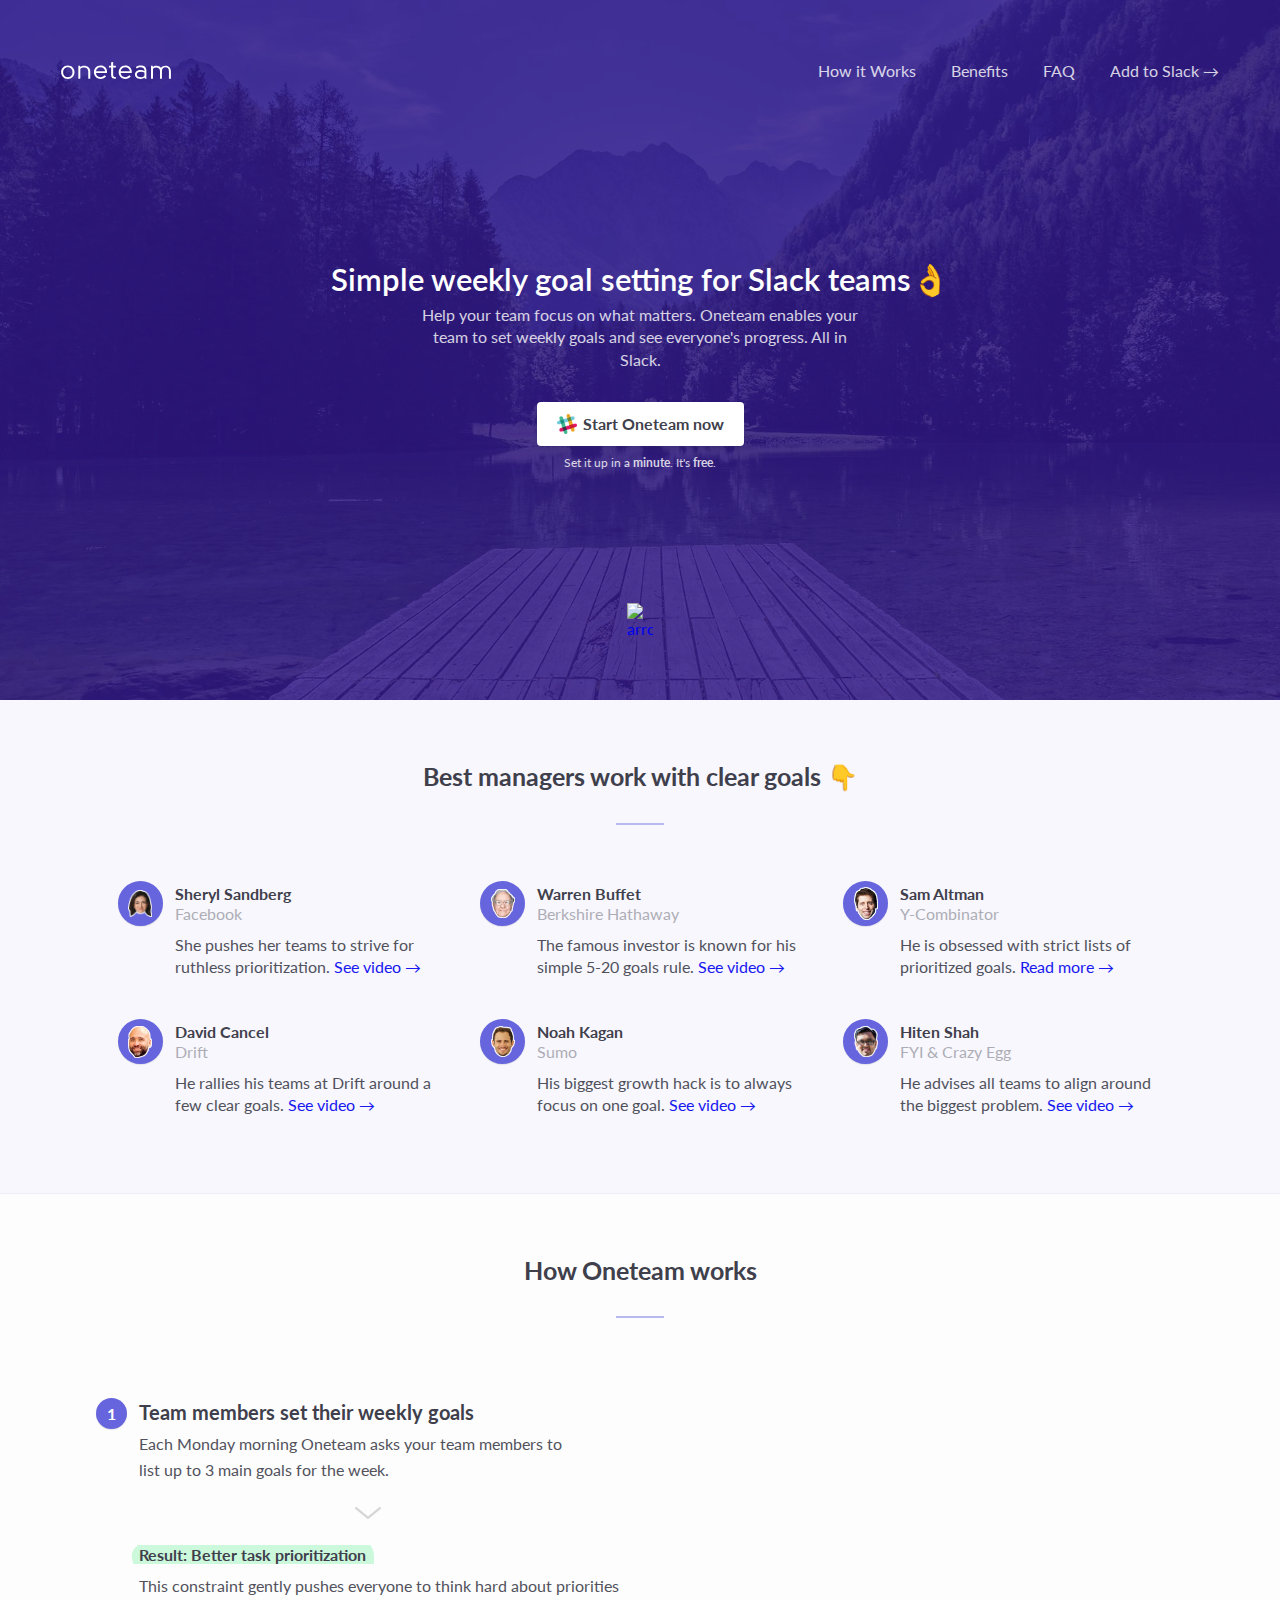
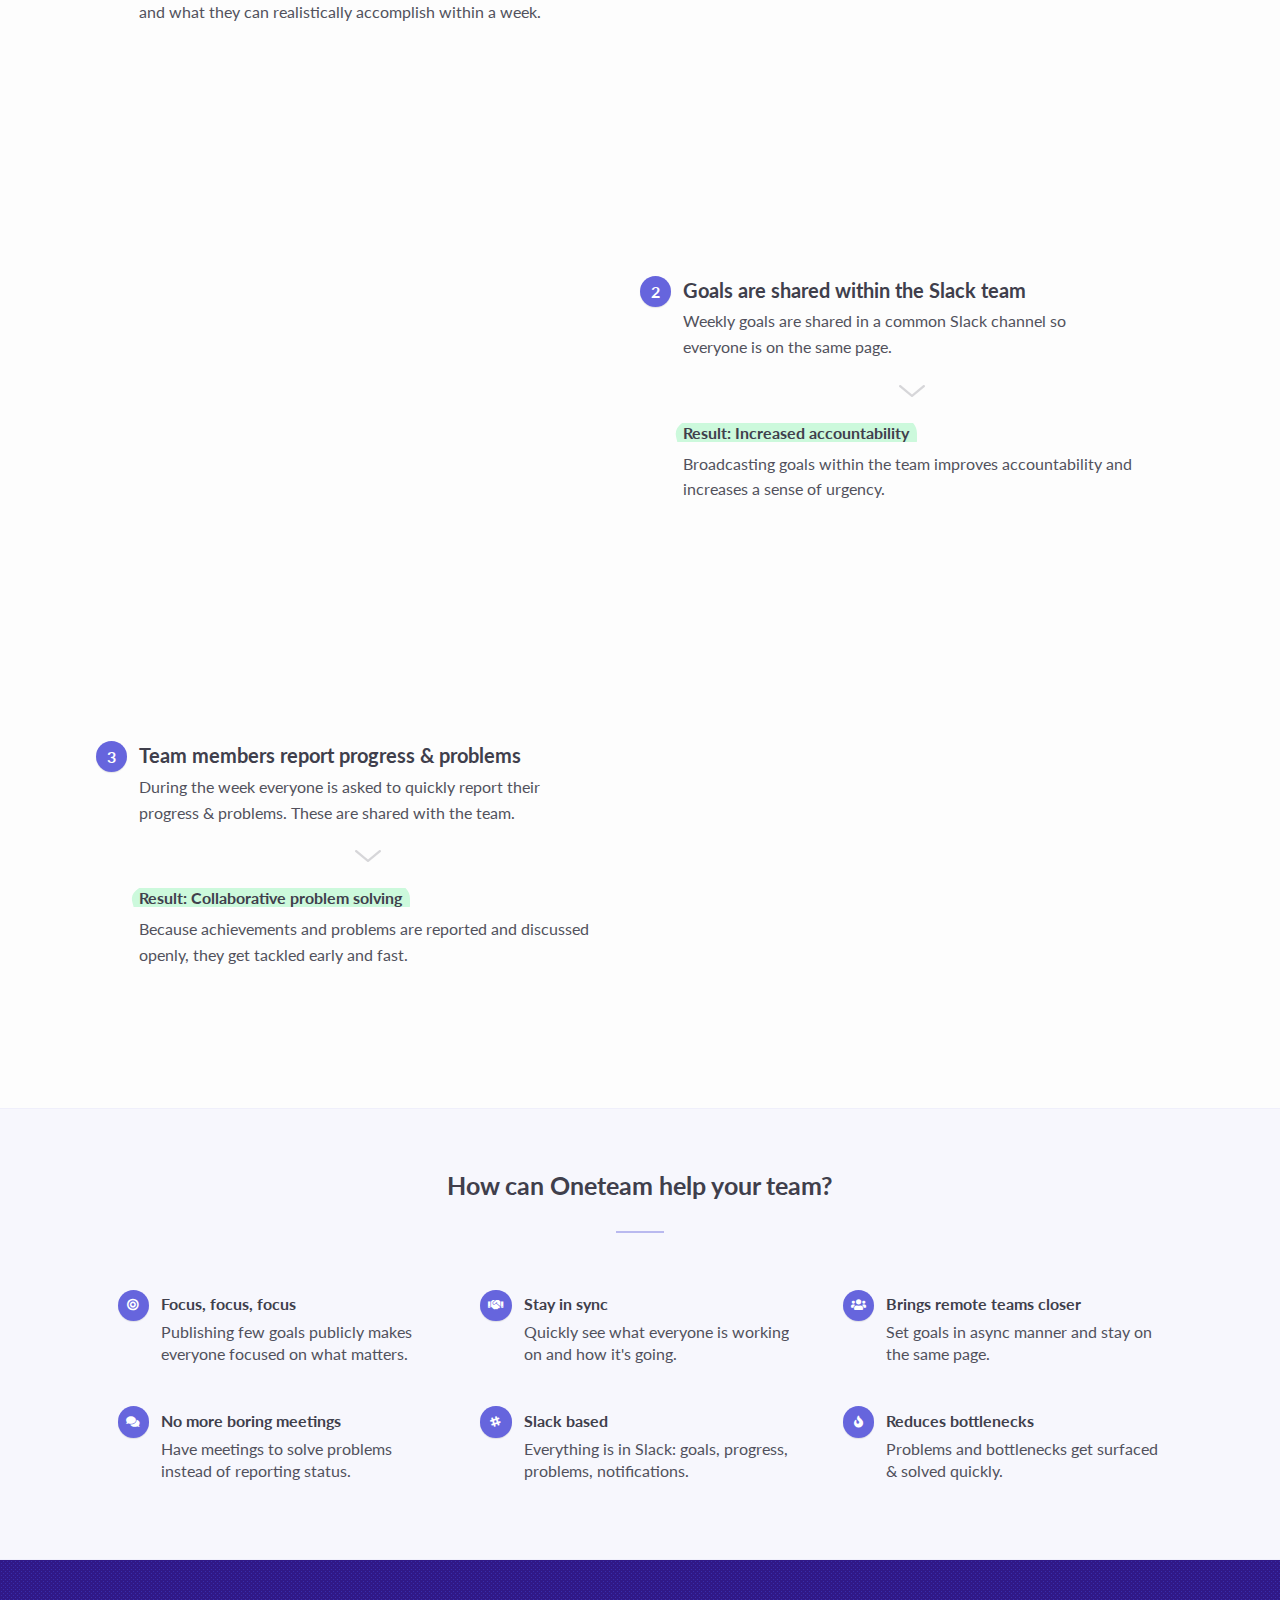
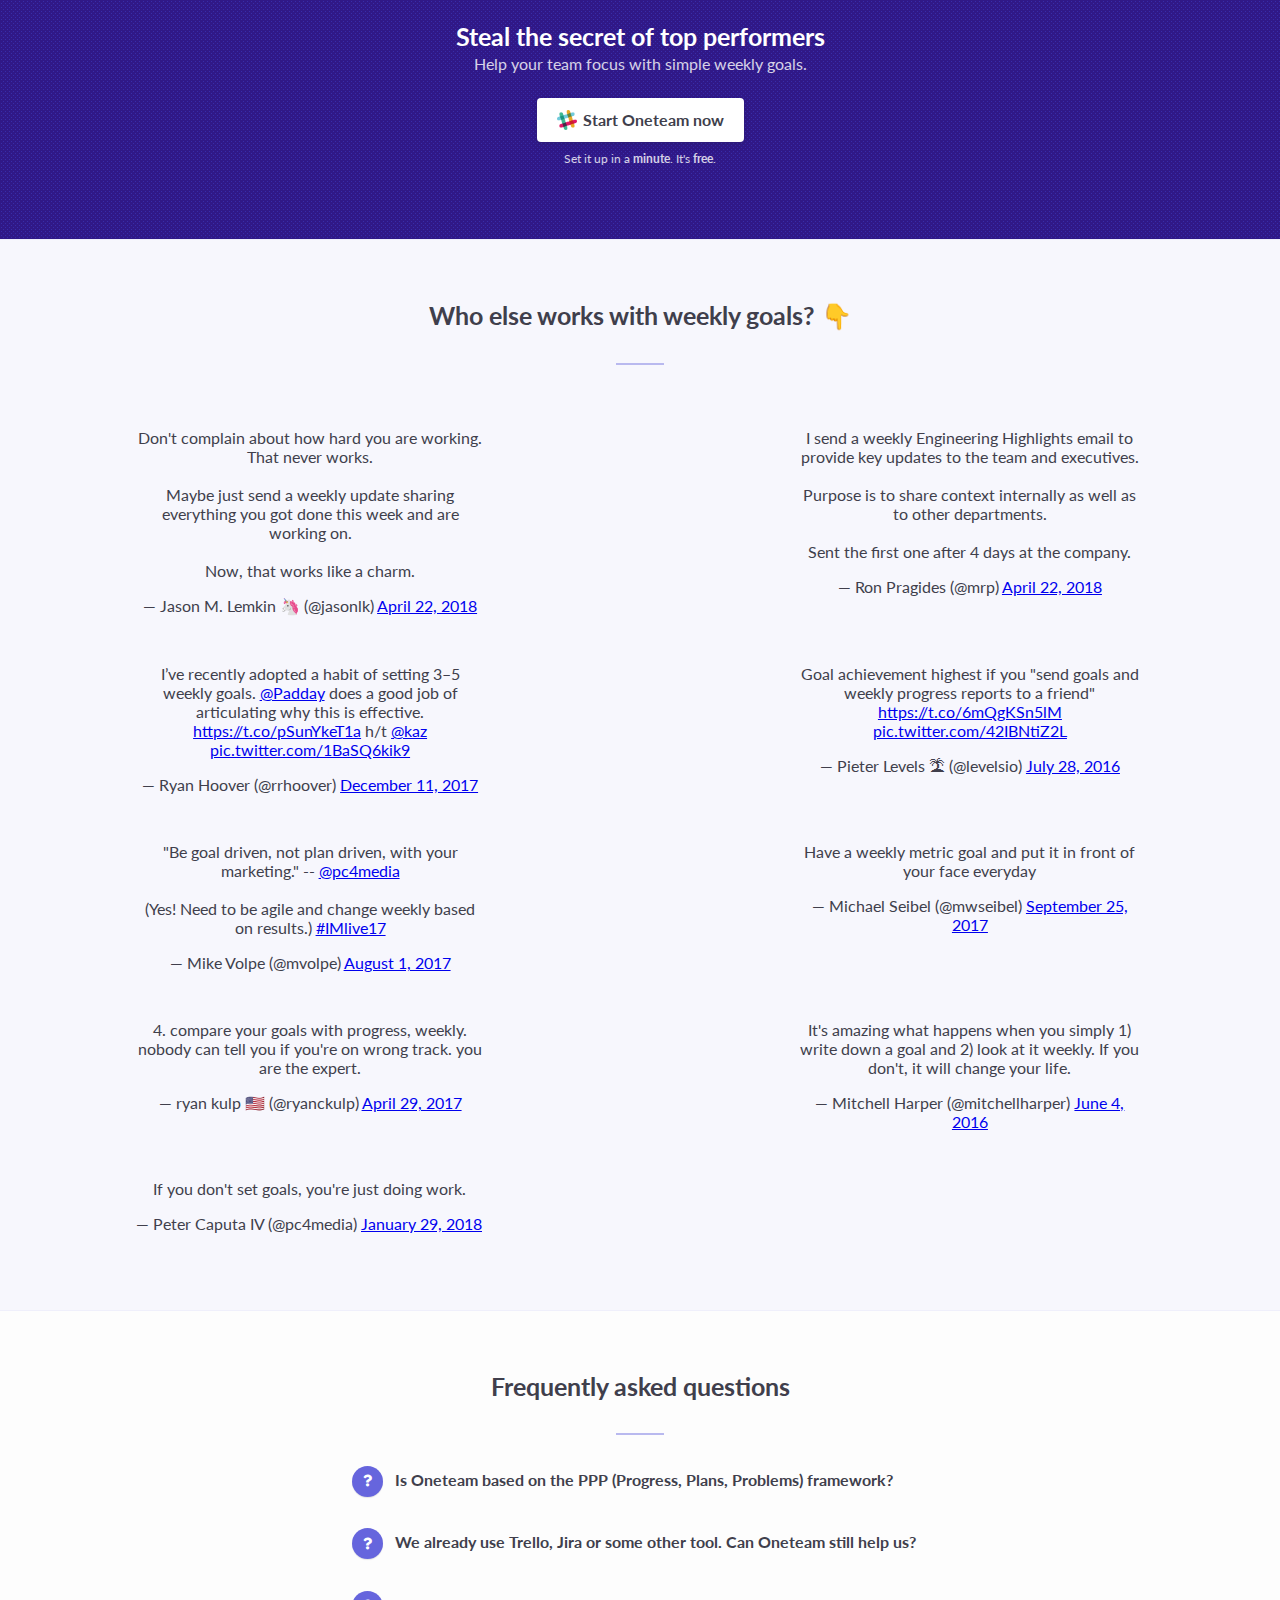
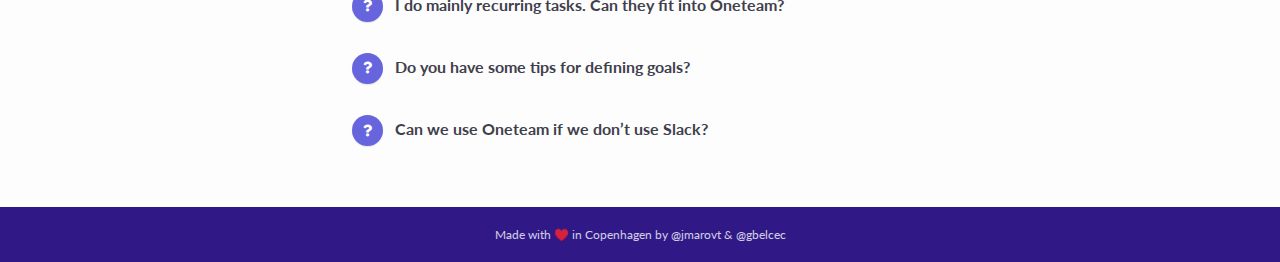
==== index.html @ 49f2ac69 "New PPP article" ====
<!DOCTYPE html>
<html>
  <head>
    <meta charset="utf-8">
    
    <title>Set weekly goals and PPPs in Slack</title>
    <meta property="og:title" content="Easiest way to set weekly goals in Slack" />
    <meta name="description"
          content="Set weekly goals, share progress and solve problems &amp;#9989; All within Slack. Avoid boring status meetings!">
    <meta property="og:description" content="Set weekly goals, share progress and solve problems ✅ All within Slack. Avoid boring status meetings!" />
    <meta property="og:image" content="https://oneteamhq.com/images/oneteam-og-image.png" />
    <link rel="stylesheet"
          href="./styles/style.css"/>
    <meta property="og:type" content="website">
    <meta name="twitter:card" content="summary_large_image">
    <link rel="canonical" href="https://oneteamhq.com" />

    <link href="https://fonts.googleapis.com/css?family=Lato:400,700" rel="stylesheet">
    <link href="https://use.fontawesome.com/releases/v5.0.8/css/all.css" rel="stylesheet">
    <link rel="stylesheet" href="styles/animate.css">

    <meta name="viewport"
          content="width=device-width, initial-scale=1.0, maximum-scale=1.0, user-scalable=0">

    <meta name="google-site-verification" content="WtUW8bm82ETRn-1PK1kGexYPT7u2-sH6-ypaEls1XgI" />

    <link rel="icon" type="image/png" sizes="32x32" href="/favicon-32x32.png">
    <link rel="icon" type="image/png" sizes="96x96" href="/favicon-96x96.png">
    <link rel="icon" type="image/png" sizes="16x16" href="/favicon-16x16.png">
    
    <!-- Start of Async Drift Code -->
    <script>
      !function() {
        var t;
        if (t = window.driftt = window.drift = window.driftt || [], !t.init) return t.invoked ? void (window.console && console.error && console.error("Drift snippet included twice.")) : (t.invoked = !0, 
        t.methods = [ "identify", "config", "track", "reset", "debug", "show", "ping", "page", "hide", "off", "on" ], 
        t.factory = function(e) {
          return function() {
            var n;
            return n = Array.prototype.slice.call(arguments), n.unshift(e), t.push(n), t;
          };
        }, t.methods.forEach(function(e) {
          t[e] = t.factory(e);
        }), t.load = function(t) {
          var e, n, o, i;
          e = 3e5, i = Math.ceil(new Date() / e) * e, o = document.createElement("script"), 
          o.type = "text/javascript", o.async = !0, o.crossorigin = "anonymous", o.src = "https://js.driftt.com/include/" + i + "/" + t + ".js", 
          n = document.getElementsByTagName("script")[0], n.parentNode.insertBefore(o, n);
        });
      }();
      drift.SNIPPET_VERSION = '0.3.1';
      drift.load('ta6xpdzcevuv');
    </script>
    <!-- End of Async Drift Code -->
    <script>
      (function() {
        /* Add this class to any elements you want to use to open Drift.
          *
          * Examples:
          * - <a class="drift-open-chat">Questions? We're here to help!</a>
          * - <button class="drift-open-chat">Chat now!</button>
          *
          * You can have any additional classes on those elements that you
          * would ilke.
          */
        var DRIFT_CHAT_SELECTOR = '.drift-open-chat'
        /* http://youmightnotneedjquery.com/#ready */
        function ready(fn) {
          if (document.readyState != 'loading') {
            fn();
          } else if (document.addEventListener) {
            document.addEventListener('DOMContentLoaded', fn);
          } else {
            document.attachEvent('onreadystatechange', function() {
              if (document.readyState != 'loading')
                fn();
            });
          }
        }
        /* http://youmightnotneedjquery.com/#each */
        function forEachElement(selector, fn) {
          var elements = document.querySelectorAll(selector);
          for (var i = 0; i < elements.length; i++)
            fn(elements[i], i);
        }
        function openSidebar(driftApi, event) {
          event.preventDefault();
          driftApi.sidebar.open();
          return false;
        }
        ready(function() {
          drift.on('ready', function(api) {
            var handleClick = openSidebar.bind(this, api)
            forEachElement(DRIFT_CHAT_SELECTOR, function(el) {
              el.addEventListener('click', handleClick);
            });
          });
        });
      })();
    </script>
    
  </head>
  <body>
      <section id="hero">
          <div class="hero-cover">
            <header>
              <div class="nav">
                <img src="images/oneteam_logo_3.svg"
                    class="logo">
                <ul class="menu">
                  <li><a class="smooth-scroll" href="#how-it-works">How it Works</a></li>
                  <li><a class="smooth-scroll" href="#reasons-to-love">Benefits</a></li>
                  <li><a class="smooth-scroll" href="#faq">FAQ</a></li>
                  <li><a class="drift-open-chat" onClick="gtag('event','click',{'event_category':'signup','event_label':'nav-top'});">Add to Slack →</a></li>
                </ul>
              </div>
            </header>
            <div class="hero-main">
              <div class="hero-left">
                <div class="hero-text">
                  <h1>Simple weekly goal setting for Slack teams<span class="emoji">👌</span></h1>
                    <!-- <h1>Share goals & progress with your Slack team <span class="emoji">👌</span></h1> -->
                  <!-- <h1>Tired of status meetings and random tasks? <span class="emoji">&#x1F634;</span></h1> -->
                  <!-- <h2>So are we. Oneteam helps everyone on your team focus on 3 weekly <strong>goals</strong>, while openly sharing progress & problems. All in Slack. 
                  </h2> -->
                  <!-- <h2>So are we. That's why Oneteam helps you share weekly Goals, Progress and Problems within your Slack team.</h2> -->
                  <!-- <h2>Oneteam makes it easy and fast for your team to share weekly <strong>Goals</strong>, <strong>Progress</strong> and <strong>Problems</strong>. -->
                    <h2>Help your team focus on what matters. Oneteam enables your team to set weekly goals and see everyone's progress. All in Slack.</h2>
                  <div class="cta">
                      <a class="signup-cta" href="/alpha" onClick="gtag('event','click',{'event_category':'signup','event_label':'hero'});"><img src="images/Slack_Mark_Web.png"><strong>Start Oneteam now</strong></a>
                    <p>Set it up in a <strong>minute</strong>. It's <strong>free</strong>.</p>
                  </div>
                </div>
              </div>
            </div>
            <a href="#why-goals" class="scroll-down smooth-scroll">
              <img alt="arrow" data-hash="#why-goals" class="chevron scroll-down smooth-scroll" src="https://d12ur07klrawbl.cloudfront.net/assets/img/openvid/arrow-white-266d4fcfa171b6535e20dfdb5ff112de.svg">
            </a>
          </div>
        </section>
    <section id="why-goals" class="benefits body-section blue">
      <h2>Best managers work with clear goals <span class="emoji">👇</span></h2>
      <hr>
      <div class="mini-benefits">
      <div class="benefit">
          <div class="icon-section avatar">
            <div class="circle avatar sheryl-sandberg">
              
            </div>  
          </div>
          <div>
            <h4 class="avatar">Sheryl Sandberg<span>Facebook</span></h4>
            <p class="avatar">She pushes her teams to strive for ruthless prioritization. <a href="https://www.youtube.com/watch?v=r2japGzKATg" target="_blank">See video →</a></p>
          </div>
        </div>
        <div class="benefit">
          <div class="icon-section avatar">
            <div class="circle avatar warren-buffet">
              
            </div>  
          </div>
          <div>
            <h4 class="avatar">Warren Buffet<span>Berkshire Hathaway</span></h4>
            <p class="avatar">The famous investor is known for his simple 5-20 goals rule. <a href="https://www.youtube.com/watch?v=yS4rYDUVJ_Y&feature=youtu.be&t=38s" target="_blank">See video →</a></p>
          </div>
        </div>
        <div class="benefit">
          <div class="icon-section avatar">
            <div class="circle avatar sam-altman">
              
            </div>  
          </div>
          <div>
            <h4 class="avatar">Sam Altman<span>Y-Combinator</span></h4>
            <p class="avatar">He is obsessed with strict lists of prioritized goals. <a href="http://blog.samaltman.com/productivity" target="_blank">Read more →</a></p>
          </div>
        </div>
        <div class="benefit hidden-md">
          <div class="icon-section avatar">
            <div class="circle avatar david-cancel">
              
            </div>  
          </div>
          <div>
            <h4 class="avatar">David Cancel<span>Drift</span></h4>
            <p class="avatar">He rallies his teams at Drift around a few clear goals. <a href="https://www.youtube.com/watch?v=40BqDfXM6zE&feature=youtu.be&t=7m11s" target="_blank">See video →</a></p>
          </div>
        </div>
        <div class="benefit hidden-md">
          <div class="icon-section avatar">
            <div class="circle avatar noah-kagan">
              
            </div>  
          </div>
          <div>
            <h4 class="avatar">Noah Kagan<span>Sumo</span></h4>
            <p class="avatar">His biggest growth hack is to always focus on one goal. <a href="https://youtu.be/3P1glyHRecQ?t=3m46s" target="_blank">See video →</a></p>
          </div>
        </div>
        <div class="benefit hidden-md">
            <div class="icon-section avatar">
              <div class="circle avatar hiten-shah">
                
              </div>  
            </div>
            <div>
              <h4 class="avatar">Hiten Shah<span>FYI & Crazy Egg</span></h4>
              <p class="avatar">He advises all teams to align around the biggest problem. <a href="https://www.youtube.com/watch?v=jeqYc8a822I&feature=youtu.be&t=4m41s" target="_blank">See video →</a></p>
            </div>
          </div>
      </div>
      
    </section>
    <section id="how-it-works" class="body-section">
      <h2>How Oneteam works
      </h2>
      
      <hr>
      <div class="three-steps">

          <div class="step" id="step-set-goals">
            <div class="step-text">
              <div class="feature">
                <div class="icon-section">
                  <div class="circle text">
                    1
                  </div>  
                </div>
                <div class="text-section">
                  <h3>Team members set their weekly goals</h3>
                  <p>Each Monday morning Oneteam asks your team members to list up to 3 main goals for the week.</p>
                </div>
              </div>
              <img alt="arrow" class="chevron hidden-md" src="./images/arrow_down_dark.svg">
              <div class="feature benefit">
                <div class="text-section hidden-md">
                  <h4>Result: Better task prioritization</h4>
                  <p>This constraint gently pushes everyone to think hard about priorities and what they can realistically accomplish within a week.</p>
                </div>
              </div>
            </div>
            <div class="step-visual wow fadeIn" data-wow-duration="1s" data-wow-delay="0.2s">
              <img src="./images/features/oneteam_testing_cropped.gif" class="feature-image set-goals wow">
            </div>
          </div>
          
          <div class="step" id="step-publish-goals">
            <div class="step-visual hidden-md wow fadeIn" data-wow-duration="1s" data-wow-delay="0.2s">
                <img src="./images/features/feature-publish-goals.gif" class="feature-image publish-goals wow">
            </div>
            <div class="step-text">
              <div class="feature">
                <div class="icon-section">
                  <div class="circle text">
                    2
                  </div>  
                </div>
                <div class="text-section">
                  <h3>Goals are shared within the Slack team</h3>
                  <p>Weekly goals are shared in a common Slack channel so everyone is on the same page.</p>
                </div>
              </div>
              <img alt="arrow" class="chevron hidden-md" src="./images/arrow_down_dark.svg">
              <div class="feature benefit hidden-md">
                <div class="text-section">
                  <h4>Result: Increased accountability</h4>
                  <p>Broadcasting goals within the team improves accountability and increases a sense of urgency.</p>
                </div>
              </div>
            </div>
            <div class="step-visual hidden-lg wow fadeIn" data-wow-duration="1s" data-wow-delay="0.2s">
                <img src="./images/features/feature-publish-goals.gif" class="feature-image publish-goals">
            </div>
          </div>

          <div class="step" id="step-report">
            <div class="step-text">
              <div class="feature">
                <div class="icon-section">
                    <div class="circle text">
                      3
                    </div>  
                  </div>
                  <div class="text-section">
                    <h3>Team members report progress & problems</h3>
                    <p>During the week everyone is asked to quickly report their progress & problems. These are shared with the team.</p>
                </div>
              </div>
              <img alt="arrow" class="chevron hidden-md" src="./images/arrow_down_dark.svg">
              <div class="feature benefit hidden-md">
                <div class="text-section">
                  <h4>Result: Collaborative problem solving</h4>
                  <p>Because achievements and problems are reported and discussed openly, they get tackled early and fast.</p>
                </div>
              </div>
            </div>
            <div class="step-visual wow fadeIn" data-wow-duration="1s" data-wow-delay="0.2s">
              <img src="./images/features/feature-publish-report.gif" class="feature-image report">
            </div>
          </div>

        </div>
    </section>
  <section id="reasons-to-love" class="benefits body-section blue">
    <h2>How can Oneteam help your team?</h2>
    <hr>
    <div class="mini-benefits">
      <div class="benefit">
        <div class="icon-section">
          <div class="circle">
            <i class="fas fa-bullseye"></i>
          </div>
        </div>
        <div>
          <h4>Focus, focus, focus</h4>
          <p>Publishing few goals publicly makes everyone focused on what matters.</p>
        </div>
      </div>
      <div class="benefit">
        <div class="icon-section">
          <div class="circle">
            <i class="fas fa-handshake"></i>
          </div>
        </div>
        <div>
          <h4>Stay in sync</h4>
          <p>Quickly see what everyone is working on and how it's going.</p>
        </div>
      </div>
      <div class="benefit">
        <div class="icon-section">
          <div class="circle">
            <i class="fas fa-users"></i>
          </div>
        </div>
        <div>
          <h4>Brings remote teams closer</h4>
          <p>Set goals in async manner and stay on the same page.</p>
        </div>
      </div>
      <div class="benefit">
        <div class="icon-section">
          <div class="circle">
            <i class="fas fa-comments"></i>
          </div>
        </div>
        <div>
          <h4>No more boring meetings</h4>
          <p>Have meetings to solve problems instead of reporting status.</p>
        </div>
      </div>
      <div class="benefit">
        <div class="icon-section">
          <div class="circle">
            <i class="fab fa-slack-hash"></i>
          </div>
        </div>
        <div>
          <h4>Slack based</h4>
          <p>Everything is in Slack: goals, progress, problems, notifications.</p>
        </div>
      </div>
      <div class="benefit">
        <div class="icon-section">
          <div class="circle">
            <i class="fas fa-fire"></i>
          </div>
        </div>
        <div>
          <h4>Reduces bottlenecks</h4>
          <p>Problems and bottlenecks get surfaced & solved quickly.</p>
        </div>
      </div>
      
    </div>
  </section>
    <section id="bottom-cta" class="body-section">
      <h2>Steal the secret of top performers</h2>
      <h3>Help your team focus with simple weekly goals.</h3>
      <div class="cta">
        <a class="signup-cta" href="/alpha" onClick="gtag('event','click',{'event_category':'signup','event_label':'cta-bottom'});"><img src="./images/Slack_Mark_Web.png"><strong>Start Oneteam now</strong></a>
      <p>Set it up in a <strong>minute</strong>. It's <strong>free</strong>.</p>
    </div>
    </section>
    
    <section id="social-proof-2" class="body-section blue">
      <h2>Who else works with weekly goals? 👇</h2>
      <hr>
      <div class="tweets">
        <blockquote class="twitter-tweet" data-lang="en">
          <p lang="en" dir="ltr">Don&#39;t complain about how hard you are working. That never works.
            <br>
            <br>Maybe just send a weekly update sharing everything you got done this week and are working on.
            <br>
            <br>Now, that works like a charm.</p>&mdash; Jason M. Lemkin 🦄 (@jasonlk)
          <a href="https://twitter.com/jasonlk/status/988078190282264577?ref_src=twsrc%5Etfw">April 22, 2018</a>
        </blockquote>
        <script async src="https://platform.twitter.com/widgets.js" charset="utf-8"></script>
        <blockquote class="twitter-tweet" data-conversation="none" data-lang="en">
          <p lang="en" dir="ltr">I send a weekly Engineering Highlights email to provide key updates to the team and executives.
            <br>
            <br>Purpose is to share context internally as well as to other departments.
            <br>
            <br>Sent the first one after 4 days at the company.</p>&mdash; Ron Pragides (@mrp)
          <a href="https://twitter.com/mrp/status/988103619999404034?ref_src=twsrc%5Etfw">April 22, 2018</a>
        </blockquote>
        <script async src="https://platform.twitter.com/widgets.js" charset="utf-8"></script>
        <blockquote class="twitter-tweet" data-cards="hidden" data-lang="en">
          <p lang="en" dir="ltr">I’ve recently adopted a habit of setting 3–5 weekly goals.
            <a href="https://twitter.com/Padday?ref_src=twsrc%5Etfw">@Padday</a> does a good job of articulating why this is effective.
            <a href="https://t.co/pSunYkeT1a">https://t.co/pSunYkeT1a</a> h/t
            <a href="https://twitter.com/kaz?ref_src=twsrc%5Etfw">@kaz</a>
            <a href="https://t.co/1BaSQ6kik9">pic.twitter.com/1BaSQ6kik9</a>
          </p>&mdash; Ryan Hoover (@rrhoover)
          <a href="https://twitter.com/rrhoover/status/940052506461093888?ref_src=twsrc%5Etfw">December 11, 2017</a>
        </blockquote>
        <script async src="https://platform.twitter.com/widgets.js" charset="utf-8"></script>
        <blockquote class="twitter-tweet" data-cards="hidden" data-lang="en">
          <p lang="en" dir="ltr">Goal achievement highest if you &quot;send goals and weekly progress reports to a friend&quot;
            <a href="https://t.co/6mQgKSn5lM">https://t.co/6mQgKSn5lM</a>
            <a href="https://t.co/42IBNtiZ2L">pic.twitter.com/42IBNtiZ2L</a>
          </p>&mdash; Pieter Levels 🏝 (@levelsio)
          <a href="https://twitter.com/levelsio/status/758759944644591617?ref_src=twsrc%5Etfw">July 28, 2016</a>
        </blockquote>
        <script async src="https://platform.twitter.com/widgets.js" charset="utf-8"></script>
        <blockquote class="twitter-tweet" data-lang="en">
          <p lang="en" dir="ltr">&quot;Be goal driven, not plan driven, with your marketing.&quot; --
            <a href="https://twitter.com/pc4media?ref_src=twsrc%5Etfw">@pc4media</a>
            <br>
            <br>(Yes! Need to be agile and change weekly based on results.)
            <a href="https://twitter.com/hashtag/IMlive17?src=hash&amp;ref_src=twsrc%5Etfw">#IMlive17</a>
          </p>&mdash; Mike Volpe (@mvolpe)
          <a href="https://twitter.com/mvolpe/status/892410092221550592?ref_src=twsrc%5Etfw">August 1, 2017</a>
        </blockquote>
        <script async src="https://platform.twitter.com/widgets.js" charset="utf-8"></script>
    
        <blockquote class="twitter-tweet" data-conversation="none" data-lang="en">
          <p lang="en" dir="ltr">Have a weekly metric goal and put it in front of your face everyday</p>&mdash; Michael Seibel (@mwseibel)
          <a href="https://twitter.com/mwseibel/status/912357668966289409?ref_src=twsrc%5Etfw">September 25, 2017</a>
        </blockquote>
        <script async src="https://platform.twitter.com/widgets.js" charset="utf-8"></script>
        <blockquote class="twitter-tweet" data-lang="en">
          <p lang="en" dir="ltr">4. compare your goals with progress, weekly. nobody can tell you if you&#39;re on wrong track. you are the expert.</p>&mdash;
          ryan kulp 🇺🇸 (@ryanckulp)
          <a href="https://twitter.com/ryanckulp/status/858391485313634304?ref_src=twsrc%5Etfw">April 29, 2017</a>
        </blockquote>
        <script async src="https://platform.twitter.com/widgets.js" charset="utf-8"></script>
        <blockquote class="twitter-tweet" data-lang="en">
          <p lang="en" dir="ltr">It&#39;s amazing what happens when you simply 1) write down a goal and 2) look at it weekly. If you don&#39;t, it will
            change your life.</p>&mdash; Mitchell Harper (@mitchellharper)
          <a href="https://twitter.com/mitchellharper/status/739210369336377345?ref_src=twsrc%5Etfw">June 4, 2016</a>
        </blockquote>
        <script async src="https://platform.twitter.com/widgets.js" charset="utf-8"></script>
    
        <blockquote class="twitter-tweet" data-lang="en">
          <p lang="en" dir="ltr">If you don&#39;t set goals, you&#39;re just doing work.</p>&mdash; Peter Caputa IV (@pc4media)
          <a href="https://twitter.com/pc4media/status/958066680835592192?ref_src=twsrc%5Etfw">January 29, 2018</a>
        </blockquote>
        <script async src="https://platform.twitter.com/widgets.js" charset="utf-8"></script>
      </div>
    </section>
    <section id="faq" class="body-section">
      <h2>Frequently asked questions</h2>
      <hr>
      <div class="faq-item">
        <div class="icon-section">
          <div class="circle">
            <i class="fas fa-question"></i>
          </div>
        </div>
        <div class="text-section">
          <h4 class="collapsible">Is Oneteam based on the PPP (Progress, Plans, Problems) framework?</h4>
          <div class="collapsible-content">
            <p>Yes! The PPP framework has been popularized by some of the world's best companies (Facebook, Skype). You can read more about it <a href="/progress-plans-problems/">here</a>.</p> 
            <p>With Oneteam we took some of the ingredients that made PPP great, built it natively in Slack and tweaked a few things to make it even more effective.</p>
          </div>
        </div>
      </div>
      <div class="faq-item">
        <div class="icon-section">
          <div class="circle">
            <i class="fas fa-question"></i>
          </div>
        </div>
        <div class="text-section">
          <h4 class="collapsible">We already use Trello, Jira or some other tool. Can Oneteam still help us?</h4>
          <div class="collapsible-content">
            <p>Great question. Oneteam is not a task management tool and also not a replacement for any of these tools.
            </p>
            <p>The main purpose of Oneteam is to help everyone think about a few high level things that they want to get done during a week.
            And then communicate them out to the whole team. These goals usually then translate into one or more tickets in a task management
            tool. Or even just land on a paper as a long to-do list. Whatever makes you most productive and focused on achieving these
            goals.</p>
          </div>
        </div>
      </div>
      <div class="faq-item">
        <div class="icon-section">
          <div class="circle">
            <i class="fas fa-question"></i>
          </div>
        </div>
        <div class="text-section">
          <h4 class="collapsible">I do mainly recurring tasks. Can they fit into Oneteam?</h4>
          <div class="collapsible-content">
            <p>Ongoing tasks can fit into Oneteam if you rephrase them into actionable goals.</p><p>For example: let’s say you’re a recruiter. While you obviously do a lot of screening and interviews, that’s not a very useful and measurable goal. Instead, you could set yourself goals like <i>"Send 3 job offers"</i> or <i>"Get 2 candidates to the last stage of our interviewing process"</i>.</p>
          </div>
        </div>
      </div>
      <div class="faq-item">
        <div class="icon-section">
          <div class="circle">
            <i class="fas fa-question"></i>
          </div>
        </div>
        <div class="text-section">
          <h4 class="collapsible">Do you have some tips for defining goals?</h4>
          <div class="collapsible-content">
            <p>A question we found helpful when setting goals is: <i>“Coming this Friday - what would I be proud to have done this week?”</i></p>
            <p>That’s why we encourage simple, achievable and measurable goals.</p>
            <p><strong>Simple</strong>: goals that everyone on your team can understand. By making your goals understandable, you make sure that people can follow the progress and help you solve potential problems.</p>
            <p><strong>Achievable</strong>: goals that you are realistically capable of accomplishing in a week. We are all prone to set over-ambitious goals. But when you consistently overpromise and underdeliver, the team loses faith in your estimation capabilities.</p>
            <p><strong>Measurable</strong>: focus on making each goal as measurable as possible. For example: in case you need to deliver some kind of document, you could phrase the goal as <i>“Finish the document and send it to Laura”</i>. This would be much more measurable than plain <i>“Work on the document”</i>.</p>
          </div>
        </div>
      </div>
      <div class="faq-item">
        <div class="icon-section">
          <div class="circle">
            <i class="fas fa-question"></i>
          </div>
        </div>
        <div class="text-section">
          <h4 class="collapsible">Can we use Oneteam if we don’t use Slack?</h4>
          <div class="collapsible-content">
            <p>Unfortunately not. We are currently fully commited to build Oneteam only on the Slack platform.</p>
          </div>
        </div>
      </div>
    </section>
    <footer>
        <p>Made with ♥️ in Copenhagen by <a href="https://twitter.com/jmarovt" target="_blank">@jmarovt</a> & <a href="https://twitter.com/gbelcec" target="_blank">@gbelcec</a></p>
    </footer>
    <!-- Global site tag (gtag.js) - Google Analytics -->
    <script async src="https://www.googletagmanager.com/gtag/js?id=UA-119254906-1"></script>
    <script>
      window.dataLayer = window.dataLayer || [];
      function gtag() { dataLayer.push(arguments); }
      gtag('js', new Date());

      gtag('config', 'UA-119254906-1');
    </script>
    <!-- END Google Analytics -->

    <!-- START emoji-win-kill -->
    <script>
      var ua = navigator.userAgent.toLowerCase();
      var isWin7 = ua.indexOf('windows nt 6.1') > 0;

      if (isWin7) {
        var emojis = document.getElementsByClassName('emoji');
        console.log(emojis.length);
        for (var i = 0; i < emojis.length; ++i) {
          var item = emojis[i];
          
          item.style.cssText = "display:none";
        }
      }  
    </script>
    <!-- END emoji-win-kill -->

    <!-- START smooth-scroll -->
    <script type="text/javascript">
      var targetOffset, currentPosition,
      body = document.body,
      buttons = document.getElementsByClassName('smooth-scroll'),
      animateTime = 900;
      
      function getPageScroll() {
        var yScroll;

        if (window.pageYOffset) {
          yScroll = window.pageYOffset;
        } else if (document.documentElement && document.documentElement.scrollTop) {
          yScroll = document.documentElement.scrollTop;
        } else if (document.body) {
          yScroll = document.body.scrollTop;
        }
        return yScroll;
      }
      
      for(var i = 0; i < buttons.length; i++){
        buttons[i].addEventListener('click', function (event) {

        if (event.target.hash){
          targetOffset = document.getElementById(event.target.hash.substr(1)).offsetTop;
        }
        else if (event.target.dataset.hash) {
          targetOffset = document.getElementById(event.target.dataset.hash.substr(1)).offsetTop;
        }
        
        currentPosition = getPageScroll();

        body.classList.add('in-transition');
        body.style.WebkitTransform = "translate(0, -" + (targetOffset - currentPosition) + "px)";
        body.style.MozTransform = "translate(0, -" + (targetOffset - currentPosition) + "px)";
        body.style.transform = "translate(0, -" + (targetOffset - currentPosition) + "px)";

        window.setTimeout(function () {
          body.classList.remove('in-transition');
          body.style.cssText = "";
          window.scrollTo(0, targetOffset);
        }, animateTime);

        event.preventDefault();

        }, false);
      }
      
    </script>
    <!-- END smooth-scroll -->

    <!-- START wow.js -->
    <script src="js/wow.min.js"></script>
    <script>
      var wow = new WOW({
        offset: "250"
      });
      wow.init();
    </script>
    <!-- END wow.js -->

    <!-- START collapsible -->
    <script>
      var coll = document.getElementsByClassName("collapsible");
      var i;
  
      for (i = 0; i < coll.length; i++) {
        coll[i].addEventListener("click", function () {
          this.classList.toggle("active");
          var content = this.nextElementSibling;
          if (content.style.maxHeight) {
            content.style.maxHeight = null;
          } else {
            content.style.maxHeight = content.scrollHeight + "px";
          }
        });
      }
    </script>
    <!-- END collapsible -->

  </body>
</html>
---- styles/style.css ----
html,
body {
  margin: 0;
  color: #403f4c;
  font-family: 'Lato', Helvetica, Arial, sans-serif;
  font-size: 16px;
  -webkit-font-smoothing: antialiased;
  -moz-osx-font-smoothing: grayscale;
  text-rendering: optimizeLegibility;
  font-weight: 400;
  background-color: #fdfdfd;
}
html.in-transition,
body.in-transition {
  transition: transform 900ms ease;
}
h1,
h2,
h3,
h4,
h5 {
  margin: 0;
}
h1 {
  font-size: 1.95rem;
  font-weight: 600;
}
h2 {
  font-size: 1.56rem;
}
h3 {
  font-size: 1.25rem;
}
h4 {
  font-size: 1rem;
  margin-top: .2rem;
  line-height: 1.4;
}
h4.avatar {
  margin: 2px 0 0.75rem 0;
}
h4.avatar span {
  font-weight: normal;
  opacity: 0.4;
  display: block;
  line-height: 1;
}
h5 {
  font-size: 1rem;
  color: rgba(64, 63, 76, 0.6);
  letter-spacing: 0.04rem;
  line-height: 1.4;
}
hr {
  width: 3.05rem;
  border: 0;
  border-top: 2px solid #b9b9ef;
  margin: 1.95rem auto 1.95rem auto;
}
.body-section {
  padding: 3.8rem 0 3.8rem 0;
  background-color: #fdfdfd;
  text-align: center;
}
.body-section + .body-section {
  border-top: 1px solid #e6e6e6;
}
.body-section.white {
  background-color: white;
}
.body-section.blue {
  border-color: #efeffb !important;
  background-color: #f7f7fd !important;
}
.body-section.blue + .body-section {
  border-color: #efeffb !important;
}
.drift-open-chat {
  cursor: pointer;
}
.hidden-lg {
  display: none !important;
}
.signup-cta {
  margin-top: 1.95rem;
  background-color: white;
  border-radius: 4px;
  padding: 0.75rem 1.25rem;
  text-decoration: none;
  color: #403f4c;
  display: inline-block;
  box-shadow: 0 4px 6px rgba(50, 50, 93, 0.15), 0 1px 3px rgba(0, 0, 0, 0.1);
  transition: all .15s ease;
  cursor: pointer;
}
.signup-cta:hover {
  transform: translateY(-1px);
  box-shadow: 0 7px 14px rgba(50, 50, 93, 0.12), 0 3px 6px rgba(0, 0, 0, 0.1);
  background-color: #f0f0f0;
}
.signup-cta img {
  height: 20px;
  margin-right: 6px;
  vertical-align: top;
}
.signup-cta.blue {
  background-color: #6665DD;
  color: white;
}
.cta p {
  margin-top: 0.563rem;
  font-size: 0.75rem;
  opacity: 0.8;
  text-align: center;
}
.faq-item {
  width: 45%;
  max-width: 620px;
  text-align: left;
  margin: 1.95rem auto 0 auto;
  display: flex;
}
.faq-item h3 {
  line-height: 1.35;
}
.faq-item p {
  display: block;
  margin: 0.75rem auto;
  text-align: left;
  line-height: 1.5;
}
.faq-item .number {
  font-weight: 600;
  line-height: 1;
}
.status-feedback .sub-explanation {
  opacity: 0.5;
  margin-top: -0.8rem;
}
#hero {
  text-align: center;
  color: white;
  background-color: #301887;
  background-image: url("../images/cover-image-nature.jpg");
  background-size: cover;
  height: 91vh;
  max-height: 700px;
  display: flex;
}
#hero .hero-cover {
  background-color: rgba(48, 24, 135, 0.85);
  padding: 3.8rem;
  width: 100%;
  position: relative;
}
#hero .nav {
  margin: 0 auto;
  display: flex;
  justify-content: space-between;
  align-items: center;
}
#hero .nav .logo {
  width: 110px;
  text-align: left;
}
#hero .nav .menu {
  margin: 0;
}
#hero .nav .menu li {
  display: inline-block;
  font-size: 1rem;
}
#hero .nav .menu li a {
  color: white;
  opacity: 0.8;
  text-decoration: none;
}
#hero .nav .menu li a:hover {
  opacity: 1;
  text-decoration: underline;
}
#hero .nav .menu li + li {
  margin-left: 1.95rem;
}
#hero.thin {
  padding: 2% 4% 4% 4%;
  background-image: none;
  height: auto;
}
#hero .status-feedback {
  margin-top: 4%;
}
#hero .hero-main {
  margin: 20vh 0 3.8rem 0;
}
#hero .hero-main .hero-left {
  margin: 0 auto;
  text-align: center;
  max-width: 700px;
  display: flex;
  align-items: center;
  flex-basis: 0;
  flex-grow: 1;
}
#hero .hero-main .hero-left .cta {
  display: inline-block;
}
#hero .hero-main ul {
  list-style: none;
  text-align: left;
  opacity: 0.8;
}
#hero .hero-main .hero-right {
  flex-basis: 0;
  flex-grow: 1;
}
#hero .hero-main h2 {
  font-size: 1rem;
  line-height: 1.4;
  font-weight: 400;
  width: 65%;
  opacity: 0.8;
  margin: 5px auto 0 auto;
}
#hero .hero-main h2 a {
  color: white;
  text-decoration: none;
}
#hero .hero-main h2 a:hover {
  text-decoration: underline;
}
#hero .chevron {
  display: block;
  width: 26px;
  margin-left: -13px;
  -webkit-animation-name: bob, bob;
  animation-name: bob, bob;
  -webkit-animation-duration: .375s, 1.425s;
  animation-duration: .375s, 1.425s;
  -webkit-animation-timing-function: ease-out, ease-in-out;
  animation-timing-function: ease-out, ease-in-out;
  -webkit-animation-delay: 0s, .225s;
  animation-delay: 0s, .225s;
  -webkit-animation-iteration-count: 1, infinite;
  animation-iteration-count: 1, infinite;
  -webkit-animation-direction: normal, alternate;
  animation-direction: normal, alternate;
  animation-fill-mode: forwards;
  -webkit-animation-fill-mode: forwards;
}
#hero .scroll-down {
  position: absolute;
  bottom: 1.95rem;
}
#hero.alpha {
  height: auto;
  background-image: none;
  background: linear-gradient(#301887, #15b951);
}
#hero.alpha .hero-cover {
  padding: 3%;
}
#hero.alpha .hero-main {
  margin-top: 50px;
  margin-bottom: 30px;
}
#hero.alpha .hero-main ul {
  margin-top: 20px;
  margin-left: -20px;
}
.icon-section {
  margin-right: 0.75rem;
}
.icon-section.avatar h4 {
  margin-top: 1rem;
}
.icon-section.center {
  margin: 0 auto;
}
.icon-section .circle {
  display: flex;
  justify-content: center;
  align-items: center;
  width: 1.95rem;
  height: 1.95rem;
  font-size: 0.75rem;
  font-weight: bold;
  background-color: #6665DD;
  color: white;
  border-radius: 50%;
  box-shadow: 0 1px 1px rgba(0, 0, 0, 0.1);
}
.icon-section .circle.green {
  background-color: #1be566;
  opacity: 0.7;
}
.icon-section .circle.avatar {
  width: calc(2.4375rem);
  height: calc(2.4375rem);
}
.icon-section .circle.text {
  font-size: 1rem;
}
.icon-section .avatar {
  width: 1.95rem;
  height: 1.95rem;
  background-size: 1.5rem;
  background-repeat: no-repeat;
  background-color: #6665DD;
  border: 3px solid #6665DD;
  background-position: center;
}
.icon-section .warren-buffet {
  background-image: url('../images/testimonials/warren-buffet.png');
}
.icon-section .david-cancel {
  background-image: url('../images/testimonials/david-cancel.png');
}
.icon-section .sam-altman {
  background-image: url('../images/testimonials/sam-altman.png');
}
.icon-section .noah-kagan {
  background-image: url('../images/testimonials/noah-kagan.png');
}
.icon-section .hiten-shah {
  background-image: url('../images/testimonials/hiten-shah.png');
}
.icon-section .sheryl-sandberg {
  background-image: url('../images/testimonials/sheryl-sandberg.png');
}
.icon-section .paul-adams {
  background-image: url('../images/testimonials/paul-adams.png');
}
.text-section h3 {
  margin-top: 2px;
}
.text-section h3 .less-important {
  font-weight: 400;
}
.text-section p {
  line-height: 1.5;
}
.benefits .mini-benefits {
  width: 85%;
  max-width: 1200px;
  margin: 0 auto;
  margin-top: 1.56rem;
  display: flex;
  flex-wrap: wrap;
}
.benefits .mini-benefits .benefit {
  display: flex;
  width: calc(29.33333333%);
  margin-top: 1.56rem;
  text-align: left;
  padding: 0 2%;
}
.benefits .mini-benefits .benefit p {
  margin-top: 2%;
  opacity: 0.9;
  line-height: 1.4;
}
.benefits .mini-benefits .benefit p.avatar a {
  text-decoration: none;
}
.benefits .mini-benefits .benefit p.avatar a:hover {
  text-decoration: underline;
}
.benefits.alpha h3 {
  opacity: 0.8;
  font-size: 1rem;
  font-weight: normal;
  margin-top: 3px;
}
.benefits.alpha .benefit {
  display: block;
  text-align: center;
}
.benefits.alpha .benefit .icon-section {
  margin: 0 auto;
  font-weight: bold;
  margin-bottom: 15px;
  width: auto;
  height: auto;
}
.benefits.alpha .benefit .icon-section .circle {
  font-size: 1rem;
  background-color: #3c3bd4;
  border-color: #3c3bd4;
  margin: 0 auto;
}
#how-it-works .three-steps {
  text-align: left;
  margin: 0 auto;
  margin-top: 3.05rem;
}
#how-it-works .three-steps .step {
  display: flex;
  justify-content: space-between;
  width: 85%;
  max-width: 1200px;
  margin: 0 auto;
}
#how-it-works .three-steps .step .step-text {
  flex-basis: 0;
  flex-grow: 1;
}
#how-it-works .three-steps .step .step-visual {
  flex-basis: 0;
  flex-grow: 1;
  display: flex;
  align-items: center;
}
#how-it-works .three-steps .step .step-visual .feature-image {
  box-shadow: 0 1px 2px rgba(0, 0, 0, 0.2);
  padding: 1rem;
  background-color: white;
  border-radius: 3px;
  margin: 0 auto;
}
#how-it-works .three-steps .step .step-visual .feature-image.set-goals {
  width: 300px;
}
#how-it-works .three-steps .step .step-visual .feature-image.publish-goals {
  width: 300px;
}
#how-it-works .three-steps .step .step-visual .feature-image.report {
  width: 300px;
}
#how-it-works .three-steps .step .feature {
  display: flex;
  width: 90%;
  margin-top: 1.95rem;
}
#how-it-works .three-steps .step .feature.benefit {
  width: 89%;
  margin-top: 1rem;
  margin-left: calc(2.7rem);
}
#how-it-works .three-steps .step .feature.benefit h4 {
  background: url('../images/smudge.svg') center center no-repeat;
  background-size: 100% 3.05rem;
  padding-left: 0.5rem;
  padding-right: 0.5rem;
  margin-left: -0.5rem;
  margin-right: -0.5rem;
  display: inline;
}
#how-it-works .three-steps .step .feature p {
  margin-top: 0.423rem;
  margin-bottom: 0;
  opacity: 0.9;
  line-height: 1.6;
}
#how-it-works .three-steps .step .chevron {
  display: block;
  flex: 0 0 100%;
  width: 26px;
  margin: 1.56rem auto;
  opacity: 0.2;
}
#how-it-works .step + .step {
  margin-top: 10%;
}
#social-proof-2 .tweets {
  display: flex;
  flex-wrap: wrap;
  justify-content: space-between;
  width: 85%;
  max-width: 1200px;
  margin: 0 auto;
}
#social-proof-2 .tweets .twitter-tweet {
  max-width: calc(32%) !important;
}
#bottom-cta {
  padding: 4.76rem inherit;
  margin: 0 auto;
  text-align: center;
  color: white;
  background-color: #301887;
  background-image: url("data:image/svg+xml,%3Csvg xmlns='http://www.w3.org/2000/svg' width='4' height='4' viewBox='0 0 4 4'%3E%3Cpath fill='%234a5cf9' fill-opacity='0.3' d='M1 3h1v1H1V3zm2-2h1v1H3V1z'%3E%3C/path%3E%3C/svg%3E");
}
#bottom-cta .signup-cta {
  margin-top: 1.56rem;
}
#bottom-cta h3 {
  margin-top: 3px;
  font-size: 1rem;
  font-weight: 400;
  opacity: 0.8;
}
.content {
  min-height: calc(100vh - 55px);
}
footer {
  background-color: #301887;
  height: 55px;
  text-align: center;
  font-size: 0.75rem;
  padding: 0;
  color: rgba(255, 255, 255, 0.8);
  display: flex;
  justify-content: center;
  align-items: center;
}
footer a {
  color: rgba(255, 255, 255, 0.8);
  text-decoration: none;
}
footer a:hover {
  color: white;
}
.collapsible {
  cursor: pointer;
}
.collapsible:hover {
  text-decoration: underline;
}
/* Style the collapsible content. Note: hidden by default */
.collapsible-content {
  max-height: 0;
  overflow: hidden;
  transition: max-height 0.2s ease-out;
}
@-webkit-keyframes bob {
  0% {
    -webkit-transform: translateY(-8px);
    transform: translateY(-8px);
  }
  50% {
    -webkit-transform: translateY(-4px);
    transform: translateY(-4px);
  }
  100% {
    -webkit-transform: translateY(-8px);
    transform: translateY(-8px);
  }
}
@keyframes bob {
  0% {
    -webkit-transform: translateY(-8px);
    transform: translateY(-8px);
  }
  50% {
    -webkit-transform: translateY(-4px);
    transform: translateY(-4px);
  }
  100% {
    -webkit-transform: translateY(-8px);
    transform: translateY(-8px);
  }
}
#blog-header .nav {
  background-color: #301887;
  color: white;
  height: 54px;
  display: flex;
}
#blog-header .nav .nav-content {
  max-width: 1200px;
  display: flex;
  margin: 0 auto;
  align-items: center;
}
#blog-header .nav .logo {
  width: 110px;
  margin: 0 auto;
}
#blog-content {
  padding: 50px 20px;
  max-width: 650px;
  margin: 0 auto;
  color: rgba(0, 0, 0, 0.84);
}
#blog-content img {
  margin-top: 20px;
  width: 100%;
}
#blog-content img.cover {
  width: 120%;
  margin-top: 40px;
  margin-bottom: 20px;
  margin-left: calc(-10%);
}
#blog-content h1 {
  font-size: 1.95rem;
}
#blog-content h2 {
  color: rgba(0, 0, 0, 0.54);
  font-weight: normal;
  margin-top: 10px;
}
#blog-content h3 {
  font-size: 1.56rem;
}
#blog-content p,
#blog-content ul,
#blog-content ol {
  font-family: Georgia, serif;
  font-size: calc(1.2rem);
  line-height: calc(1.9rem);
}
#blog-content p + ul,
#blog-content p + ol {
  margin-top: -5px;
  margin-bottom: 1.95rem;
}
#blog-content li + li {
  margin-top: 8px;
}
#blog-content hr {
  margin: 3.05rem auto 3.05rem auto;
}
#blog-content .framed-small-text {
  border: 2px solid #6f6d84;
  background-color: #f2f2f4;
  padding: 0.563rem 1.56rem;
}
#blog-content .framed-small-text p,
#blog-content .framed-small-text ul {
  font-size: 0.95rem;
}
@media only screen and (min-width: 1300px) {
  .step {
    width: 60% !important;
  }
}
@media only screen and (max-width: 768px) {
  .hidden-md {
    display: none !important;
  }
  .hidden-lg {
    display: flex !important;
  }
  .body-section {
    padding: 8%;
  }
  #hero {
    height: 100vh;
    background-position-x: 50%;
  }
  #hero .hero-cover {
    padding: 8% !important;
  }
  #hero .menu {
    display: none;
  }
  #hero .chevron {
    margin-top: 1.95rem;
  }
  #hero .chevron.scroll-down {
    bottom: 5vh;
  }
  #hero .hero-main {
    display: block;
  }
  #hero .hero-main h1 {
    font-size: 1.56rem;
  }
  #hero .hero-main h2 {
    width: 100%;
  }
  #hero .hero-main .hero-left .hero-text {
    width: 100%;
  }
  .cta {
    width: 100%;
  }
  .cta .signup-cta {
    width: 100%;
    padding-left: 0;
    padding-right: 0;
    text-align: center;
  }
  hr {
    margin: 1.95rem auto;
  }
  .benefits .mini-benefits {
    display: block;
    width: 100%;
  }
  .benefits .mini-benefits .benefit {
    width: 100%;
    padding: 0;
  }
  #how-it-works .three-steps .step {
    display: block;
    width: 100%;
  }
  #how-it-works .three-steps .step .step-visual {
    margin-top: 1.56rem;
  }
  #how-it-works .three-steps .step .step-visual .feature-image {
    max-width: 90%;
  }
  #how-it-works .three-steps .step .feature {
    width: 100%;
  }
  #how-it-works .three-steps .step + .step {
    margin: 3.05rem 0 0 0;
  }
  #how-it-works .three-steps .chevron {
    margin: 1.56rem auto !important;
  }
  #social-proof-2 .tweets {
    width: 100%;
  }
  #social-proof-2 .tweets .twitter-tweet {
    max-width: 100% !important;
  }
  .faq-item {
    width: 100%;
  }
}
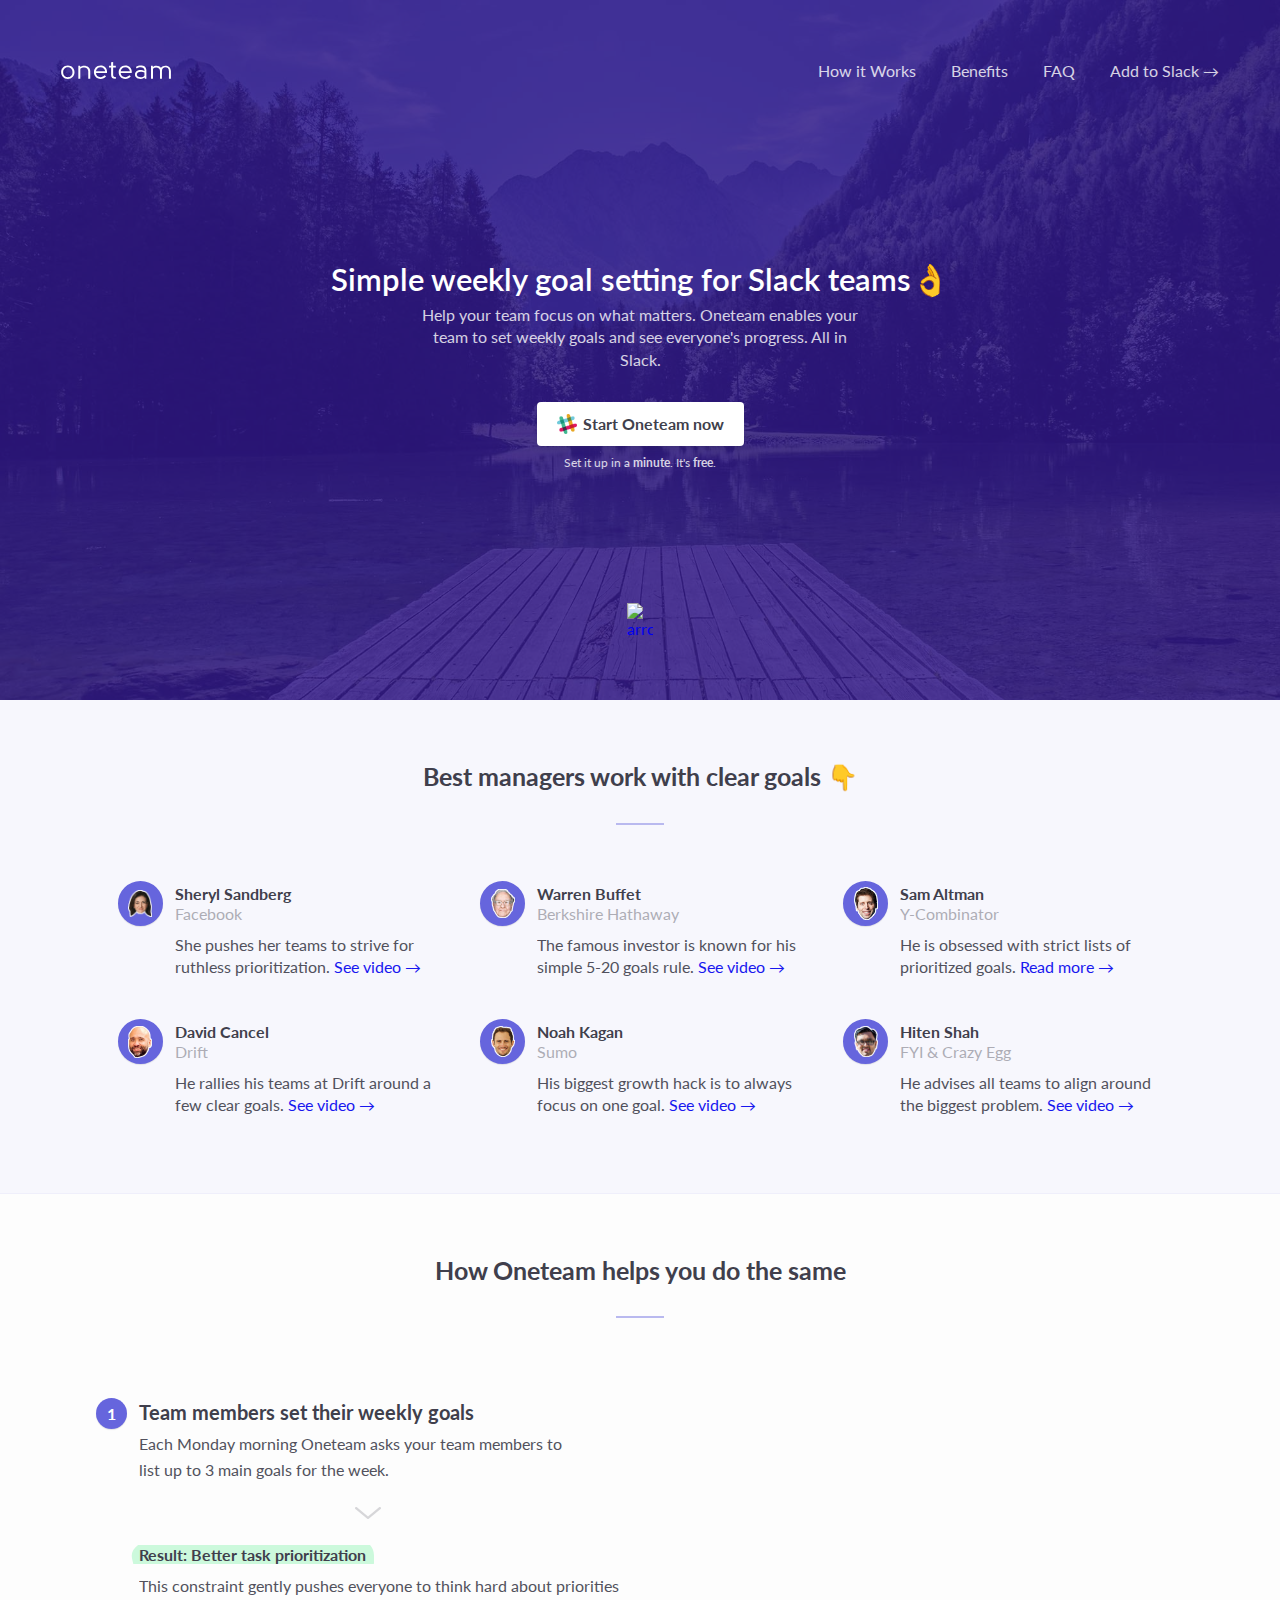
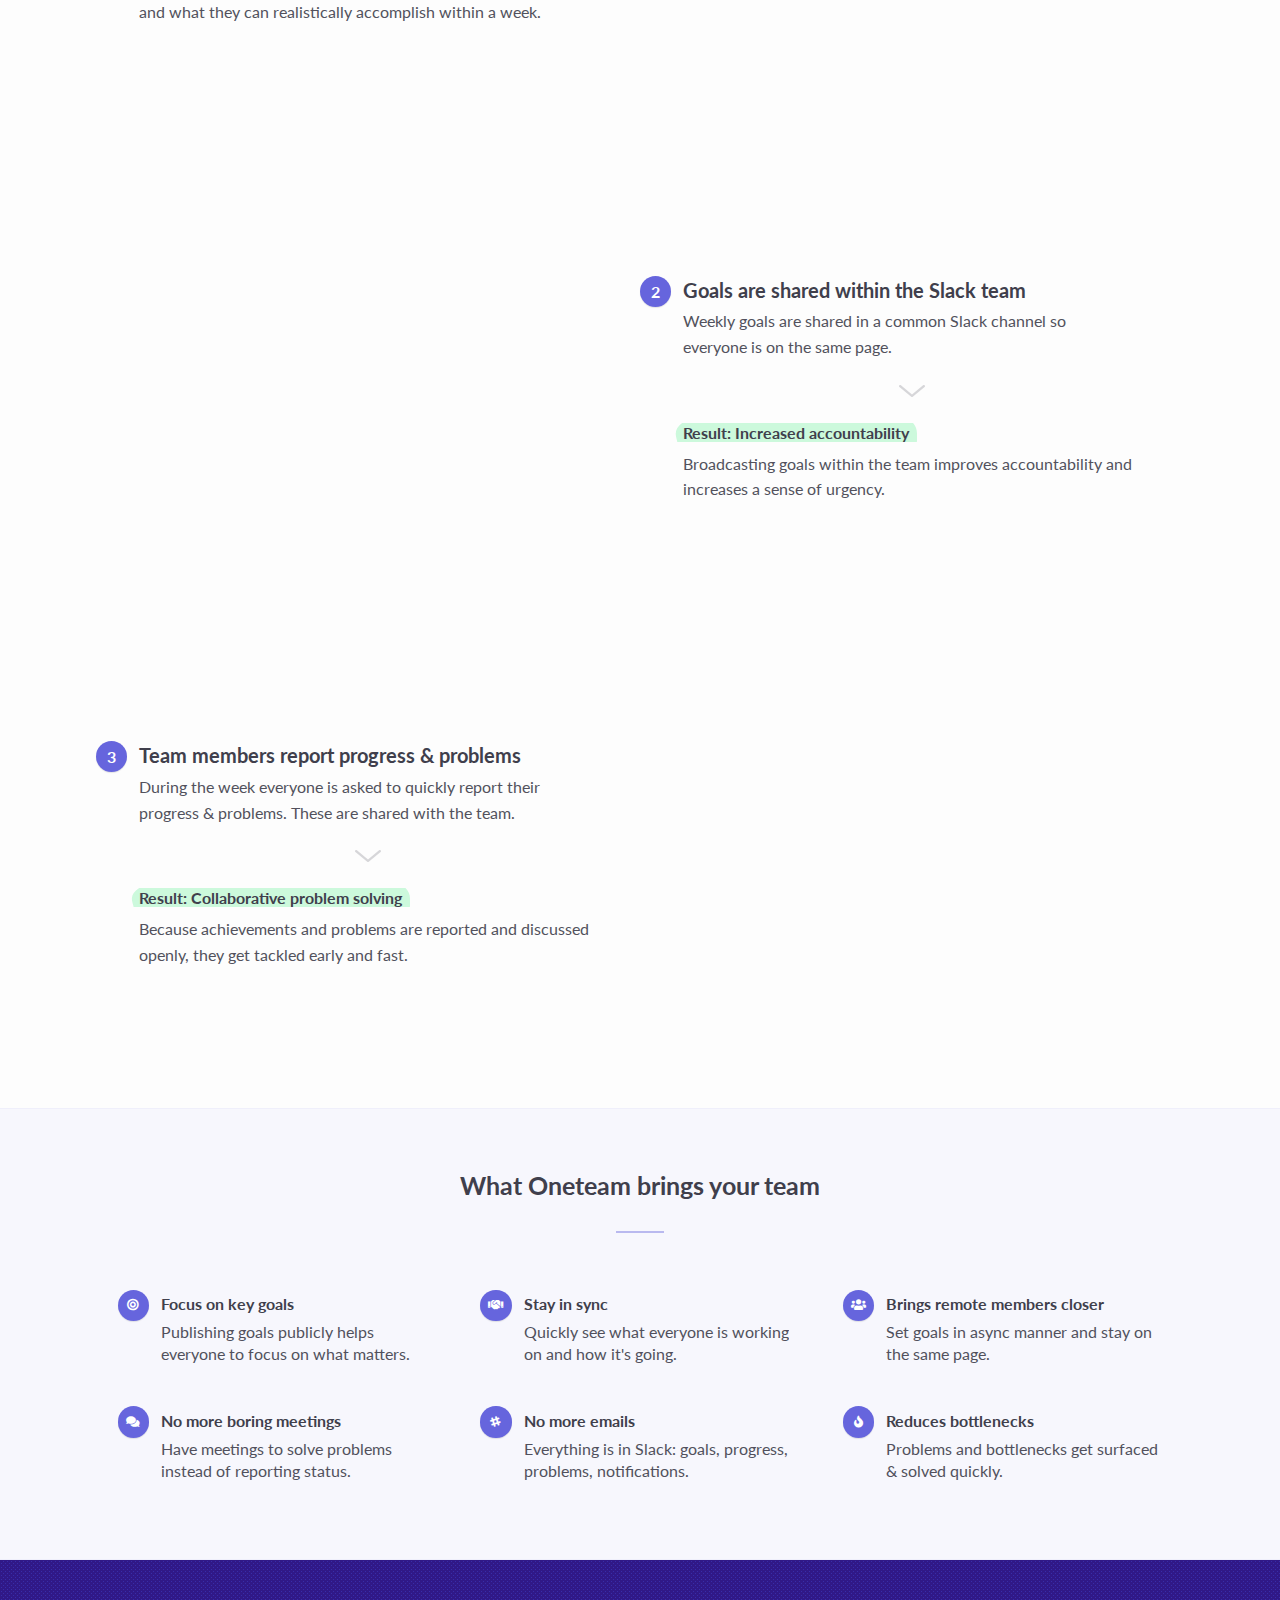
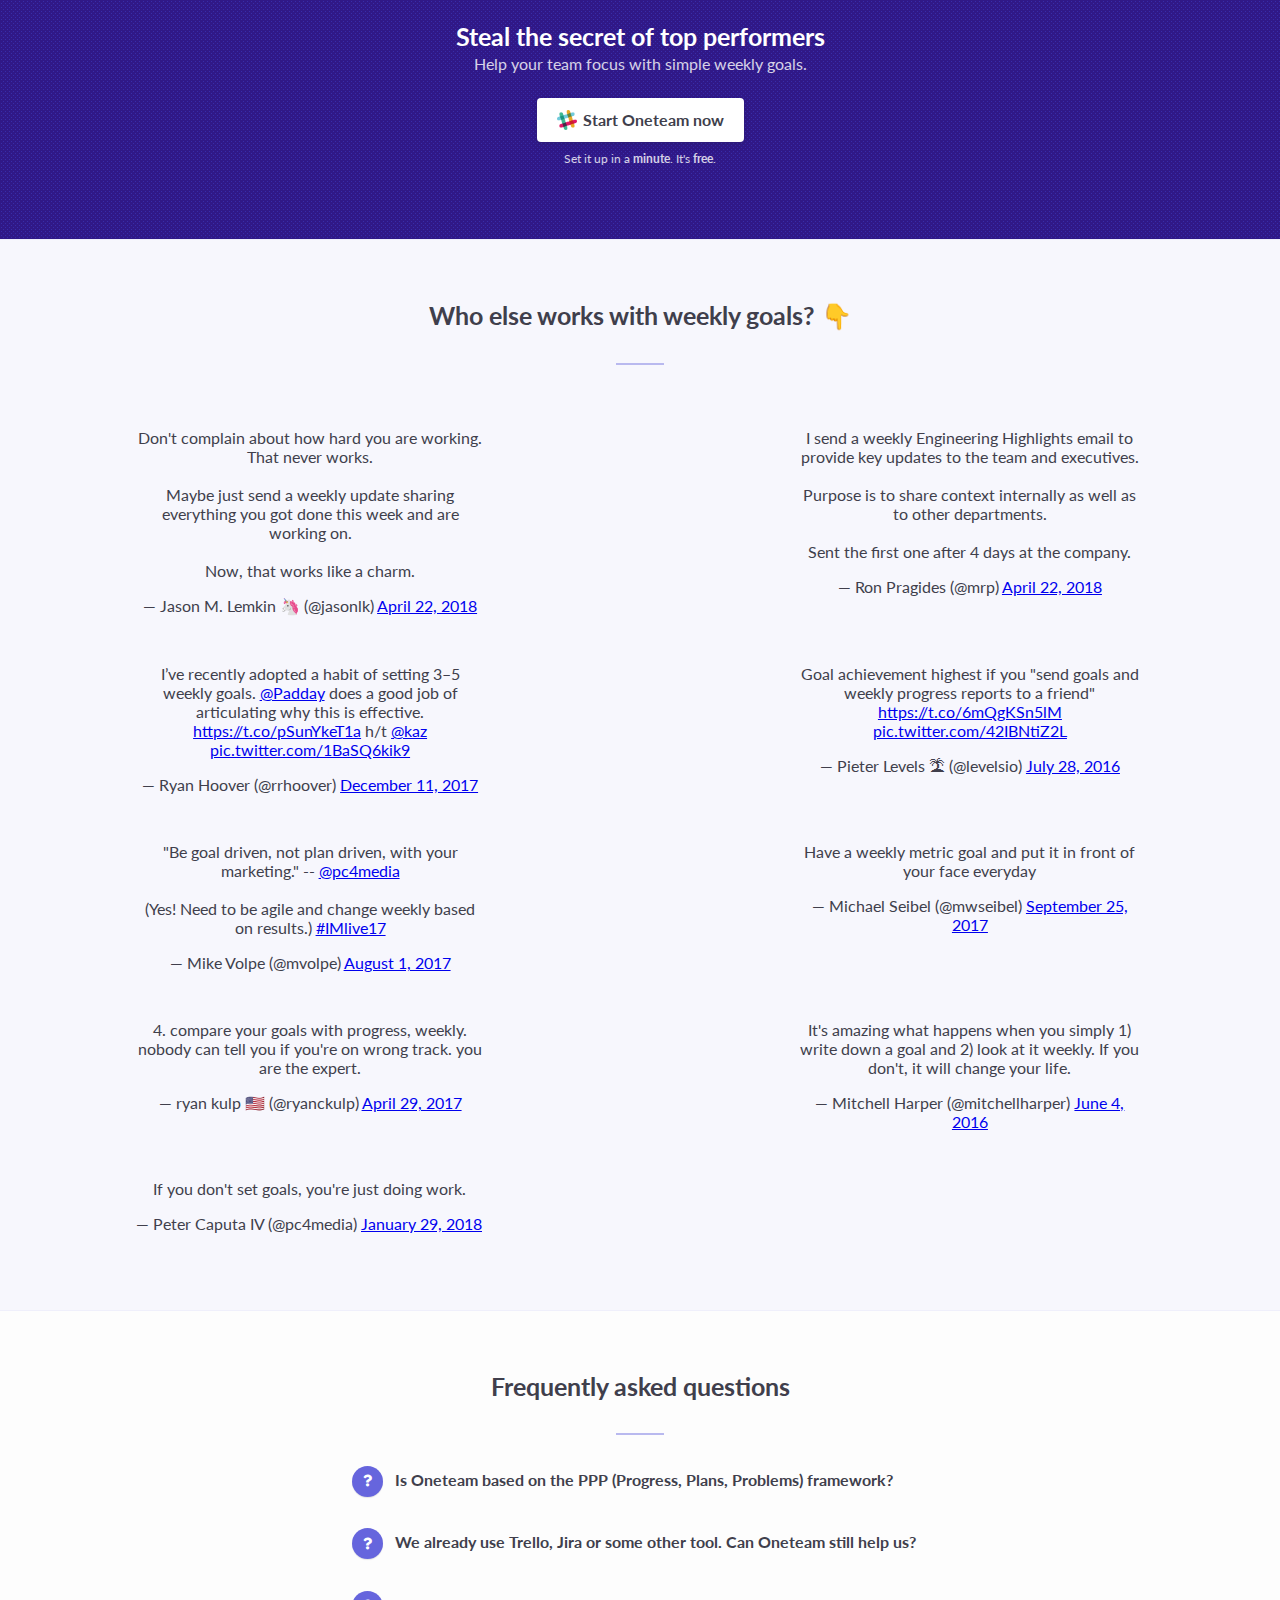
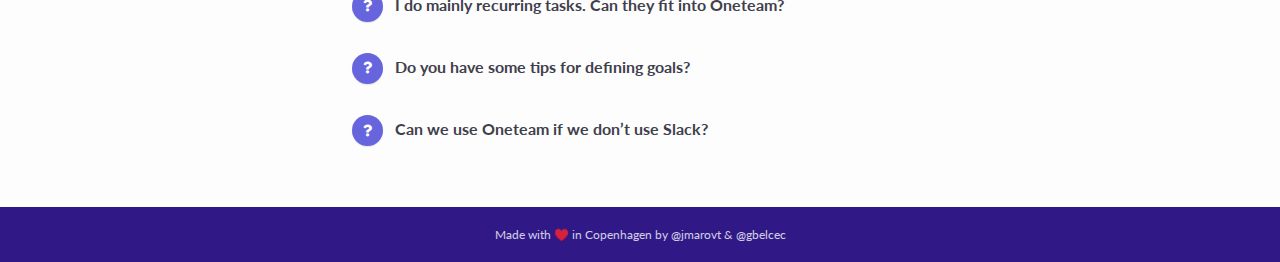
==== commit 298c54f8: "Small copy tweaks" ====
--- a/index.html
+++ b/index.html
@@ -212,7 +212,7 @@
       
     </section>
     <section id="how-it-works" class="body-section">
-      <h2>How Oneteam works
+      <h2>How Oneteam helps you do the same
       </h2>
       
       <hr>
@@ -302,7 +302,7 @@
         </div>
     </section>
   <section id="reasons-to-love" class="benefits body-section blue">
-    <h2>How can Oneteam help your team?</h2>
+    <h2>What Oneteam brings your team</h2>
     <hr>
     <div class="mini-benefits">
       <div class="benefit">
@@ -312,8 +312,8 @@
           </div>
         </div>
         <div>
-          <h4>Focus, focus, focus</h4>
-          <p>Publishing few goals publicly makes everyone focused on what matters.</p>
+          <h4>Focus on key goals</h4>
+          <p>Publishing goals publicly helps everyone to focus on what matters.</p>
         </div>
       </div>
       <div class="benefit">
@@ -334,7 +334,7 @@
           </div>
         </div>
         <div>
-          <h4>Brings remote teams closer</h4>
+          <h4>Brings remote members closer</h4>
           <p>Set goals in async manner and stay on the same page.</p>
         </div>
       </div>
@@ -356,7 +356,7 @@
           </div>
         </div>
         <div>
-          <h4>Slack based</h4>
+          <h4>No more emails</h4>
           <p>Everything is in Slack: goals, progress, problems, notifications.</p>
         </div>
       </div>
--- a/styles/style.css
+++ b/styles/style.css
@@ -607,7 +607,7 @@
   margin-bottom: 1.95rem;
 }
 #blog-content li + li {
-  margin-top: 8px;
+  margin-top: 10px;
 }
 #blog-content hr {
   margin: 3.05rem auto 3.05rem auto;
@@ -621,6 +621,13 @@
 #blog-content .framed-small-text ul {
   font-size: 0.95rem;
 }
+#blog-content .framed-small-text li + li {
+  margin-top: 0;
+}
+#blog-content .framed-small-text p + ul {
+  margin-top: -10px;
+  margin-bottom: 10px;
+}
 @media only screen and (min-width: 1300px) {
   .step {
     width: 60% !important;
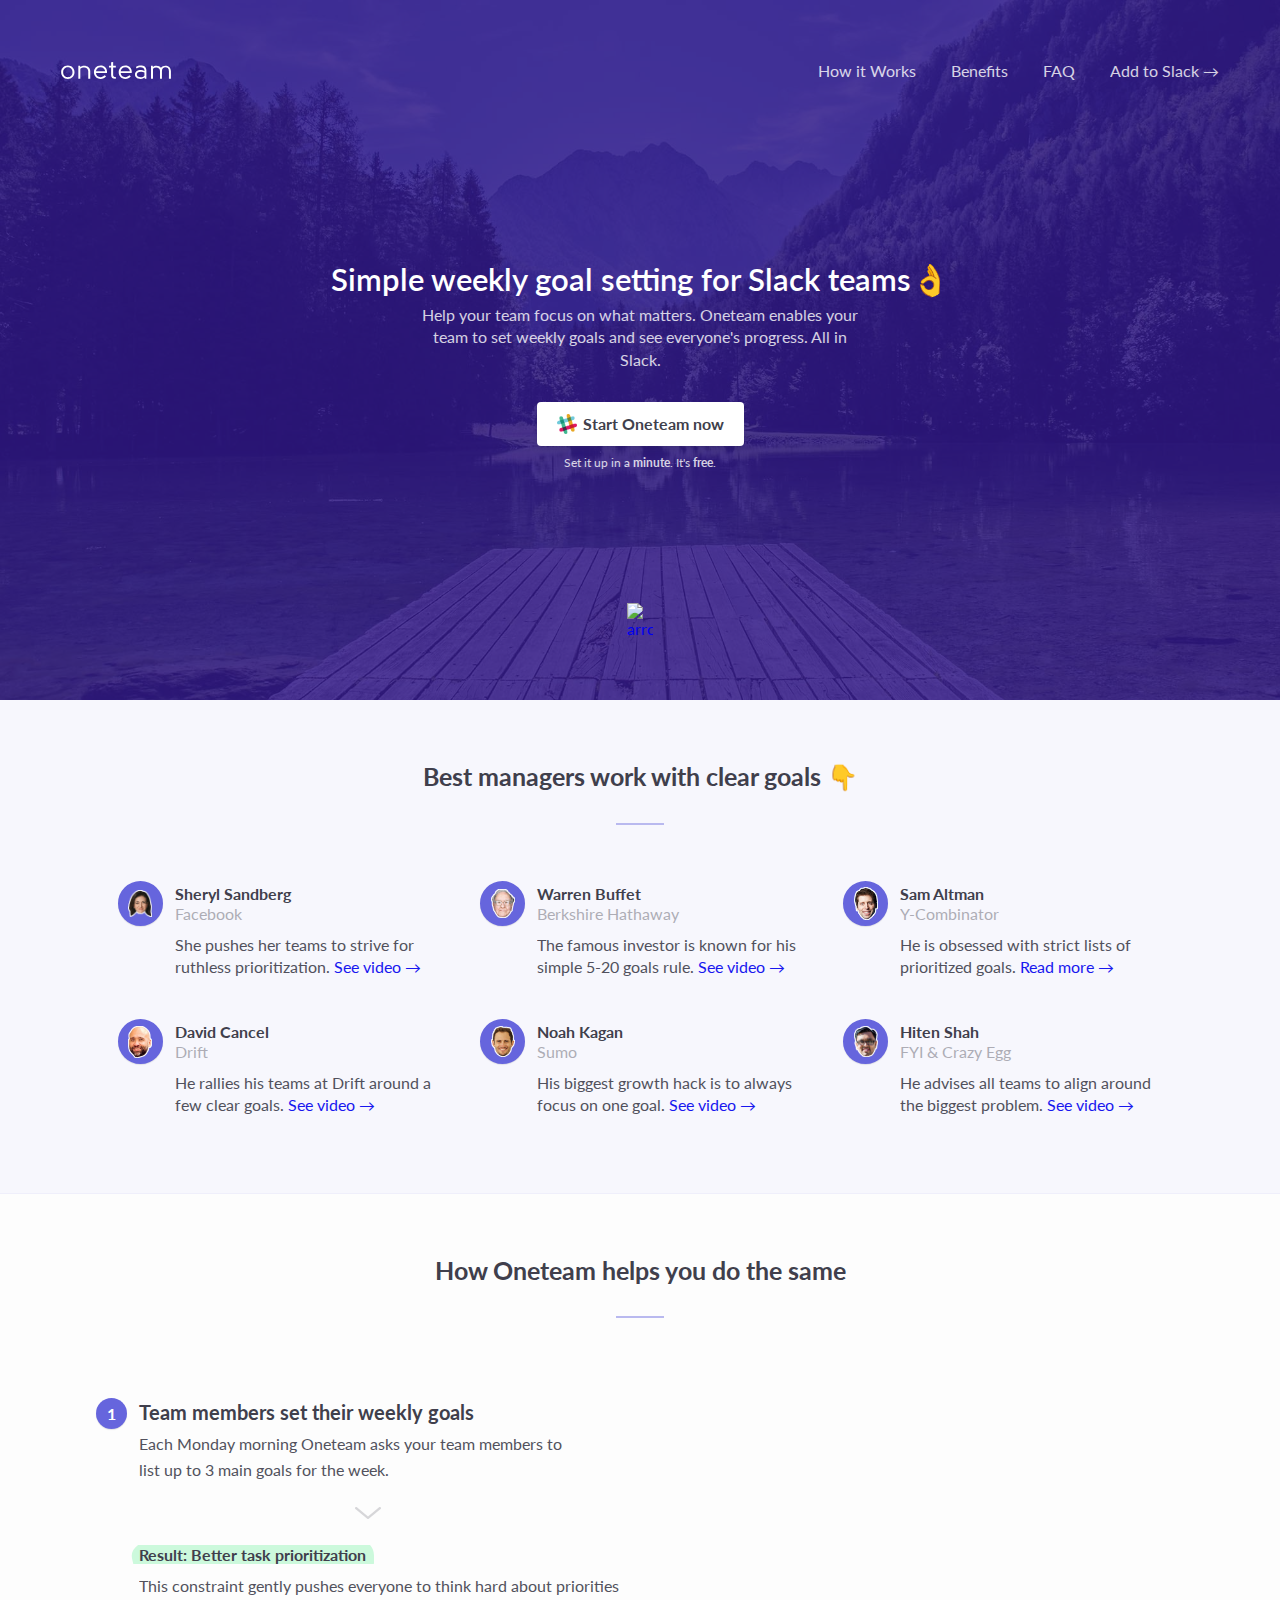
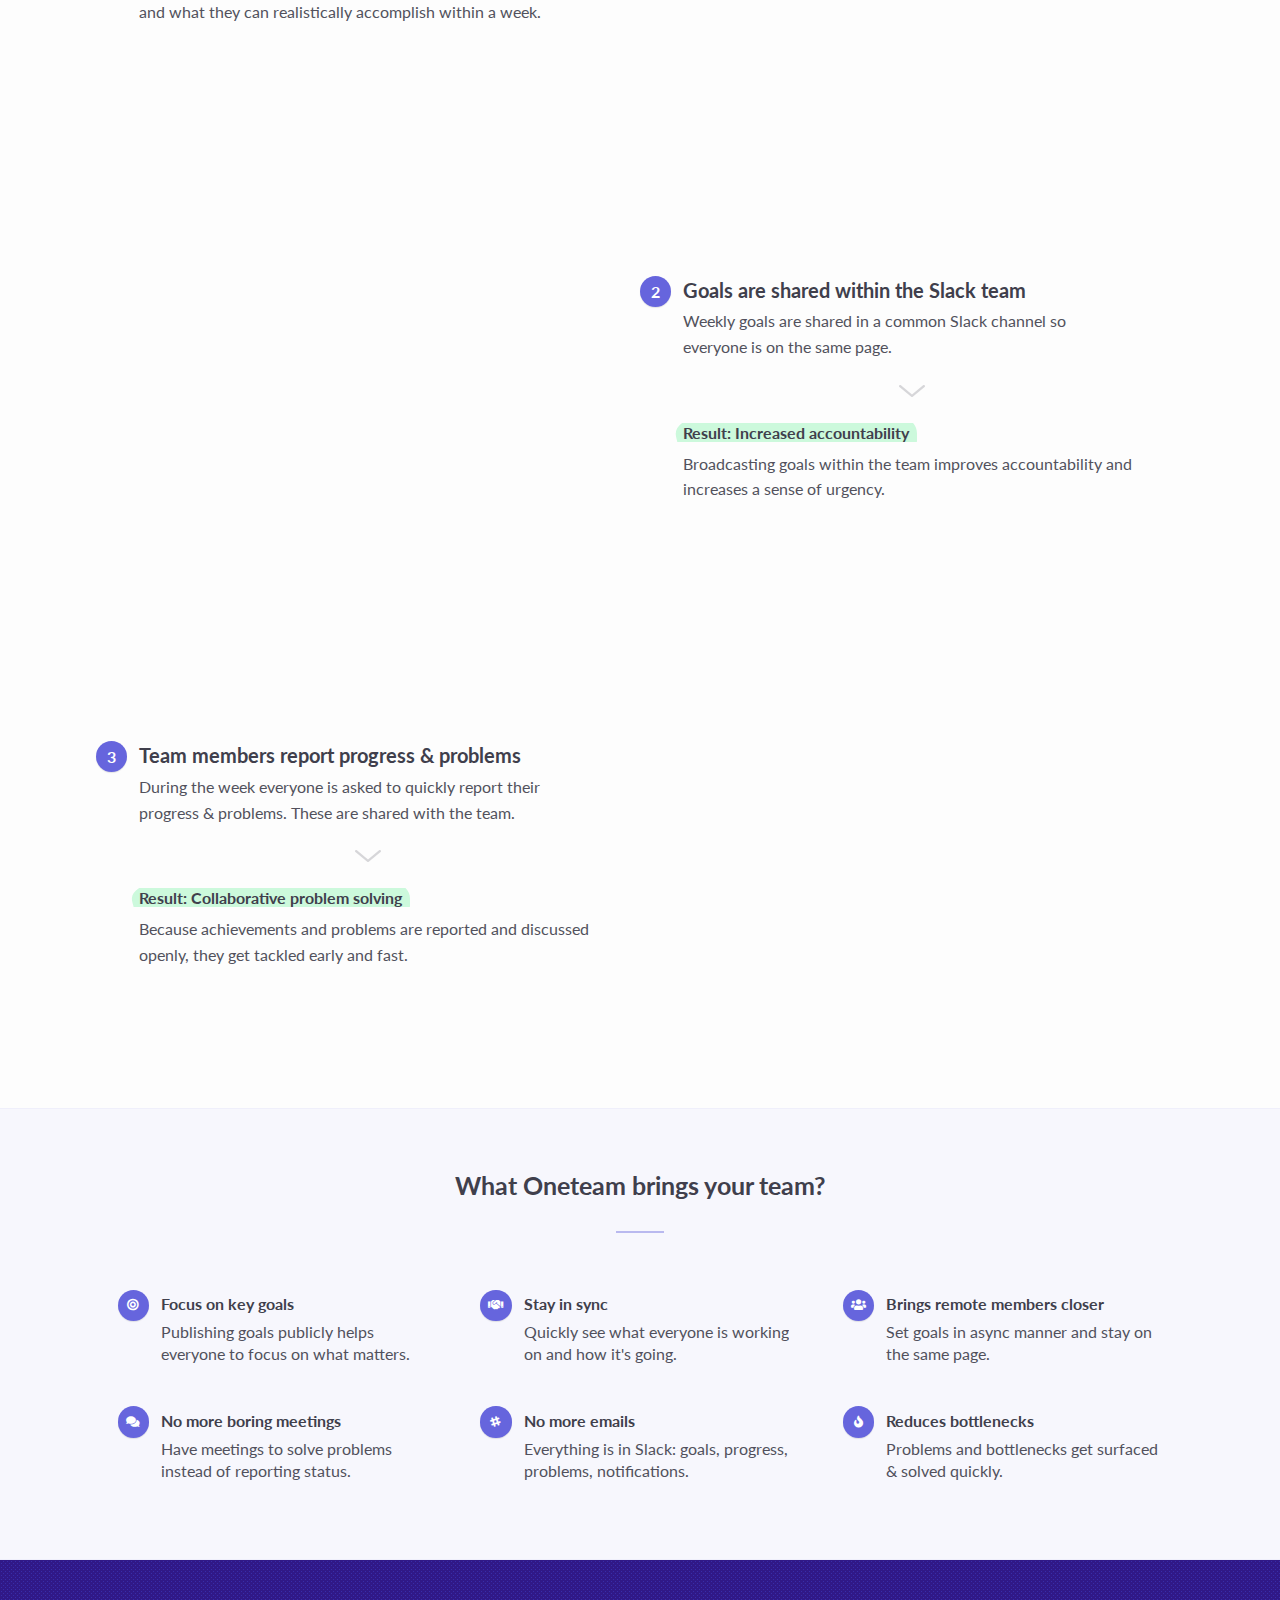
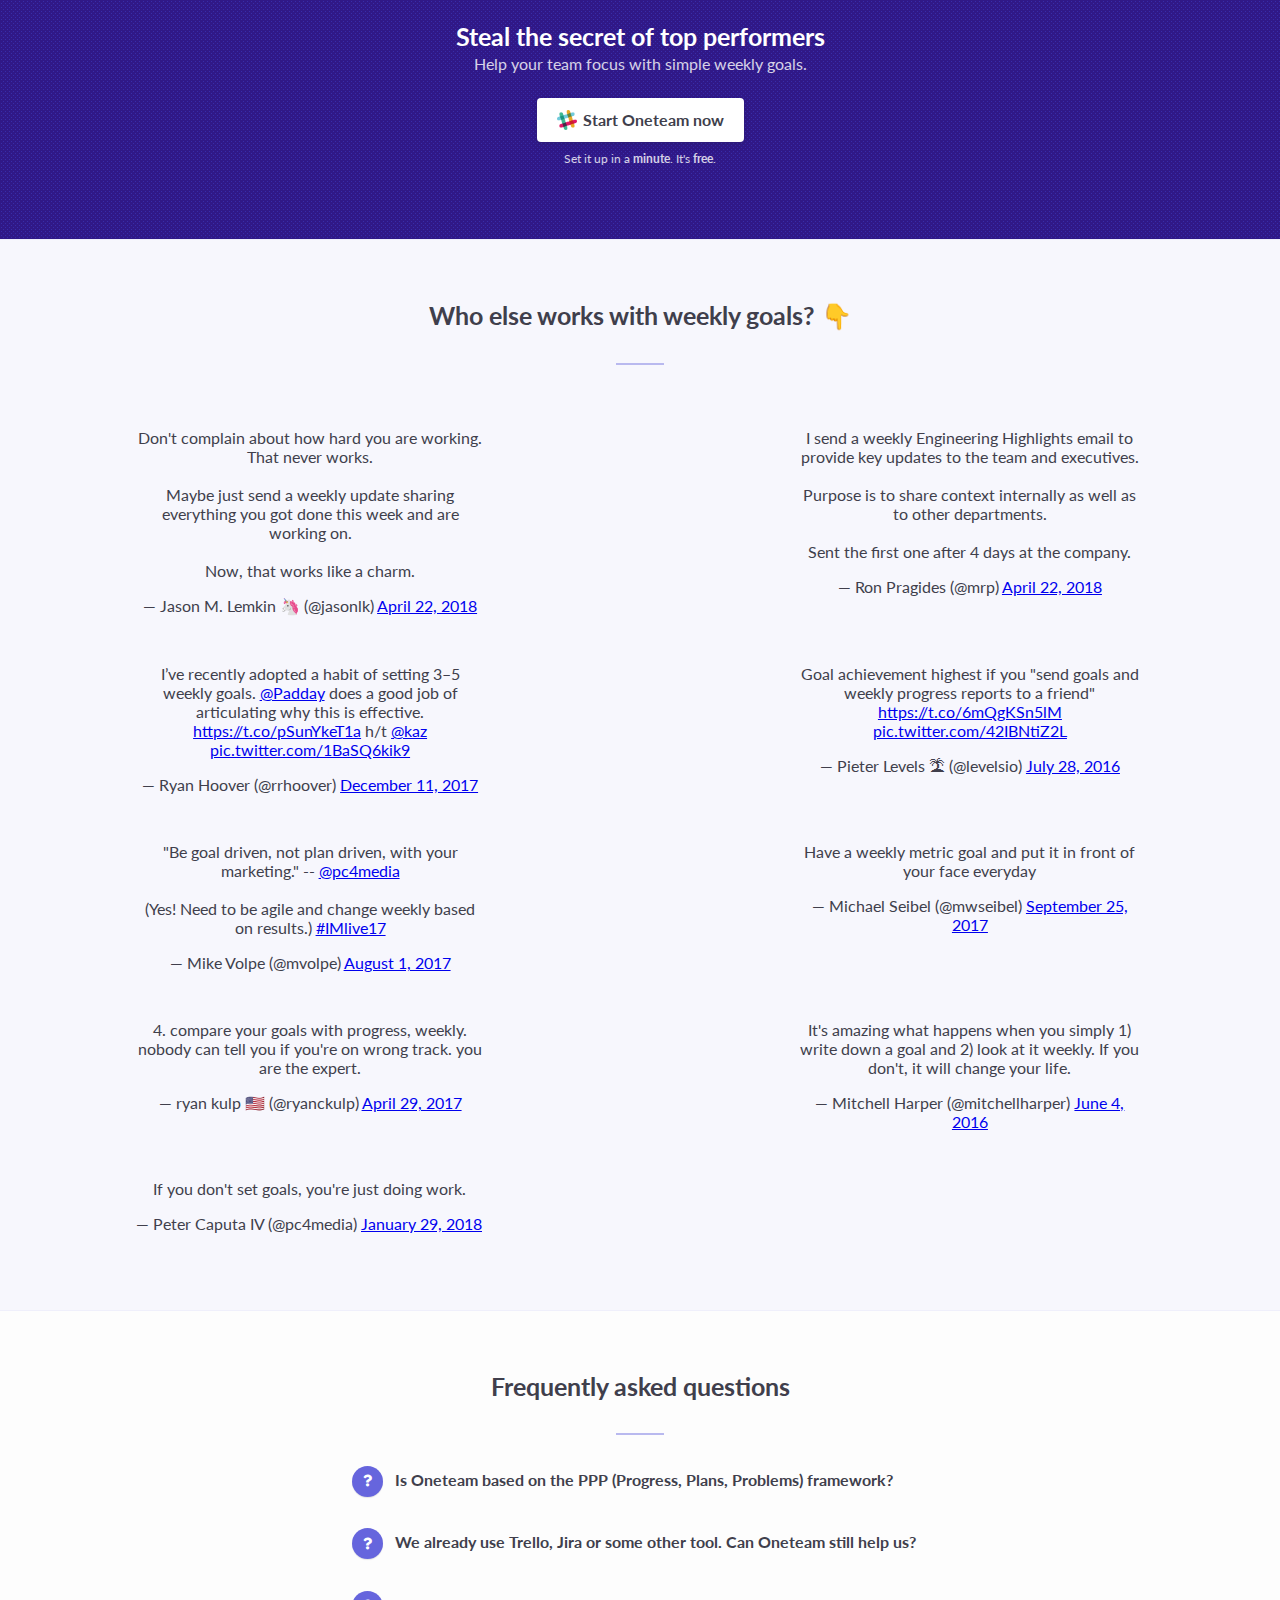
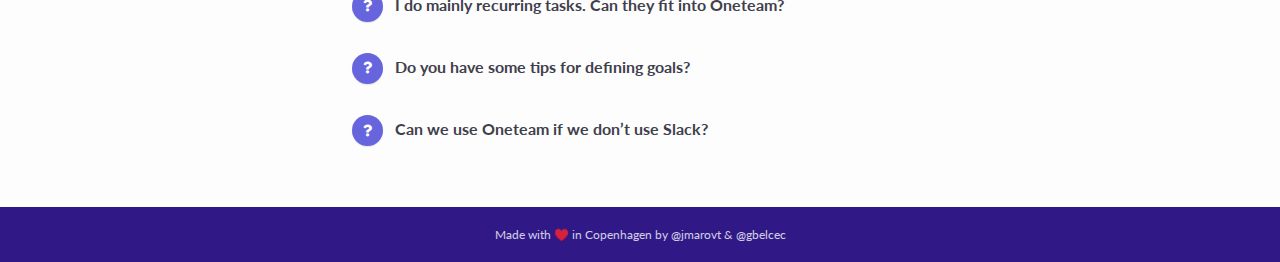
==== commit a85e7068: "Small copy tweak" ====
--- a/index.html
+++ b/index.html
@@ -302,7 +302,7 @@
         </div>
     </section>
   <section id="reasons-to-love" class="benefits body-section blue">
-    <h2>What Oneteam brings your team</h2>
+    <h2>What Oneteam brings your team?</h2>
     <hr>
     <div class="mini-benefits">
       <div class="benefit">
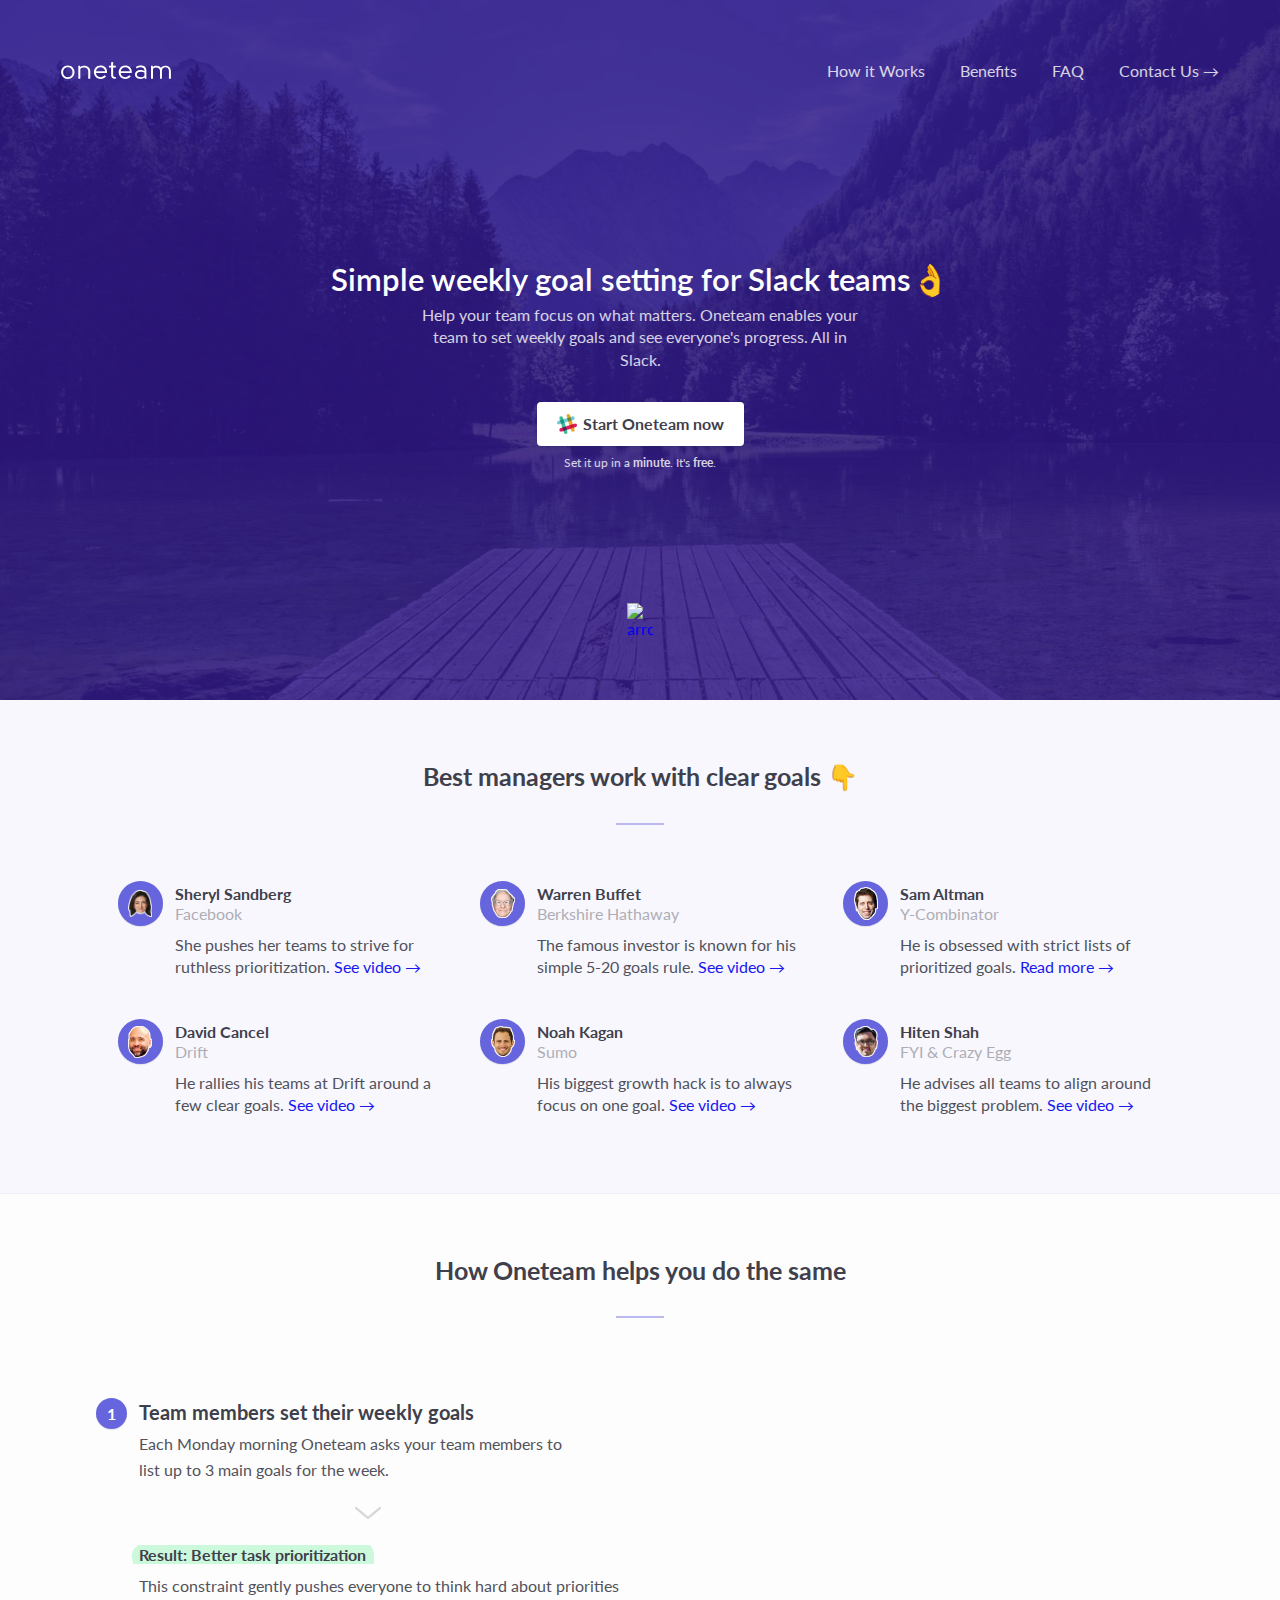
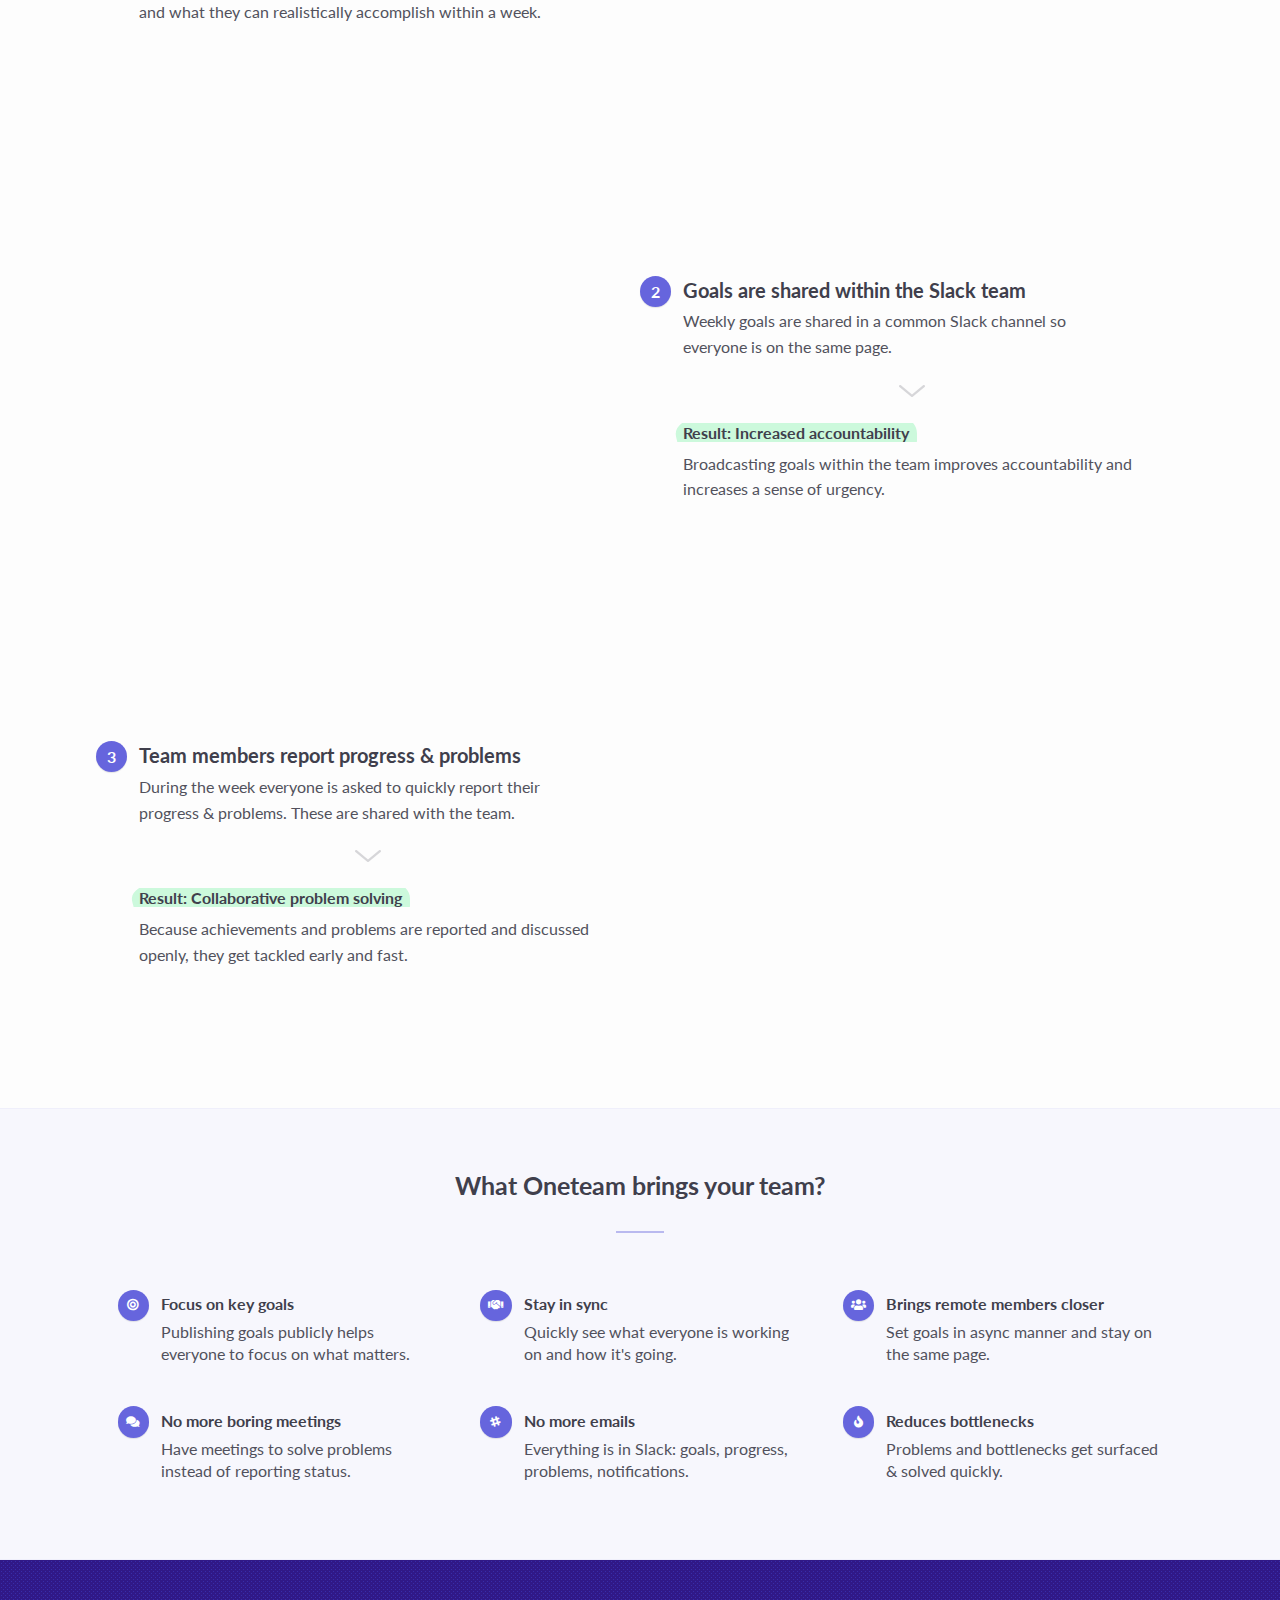
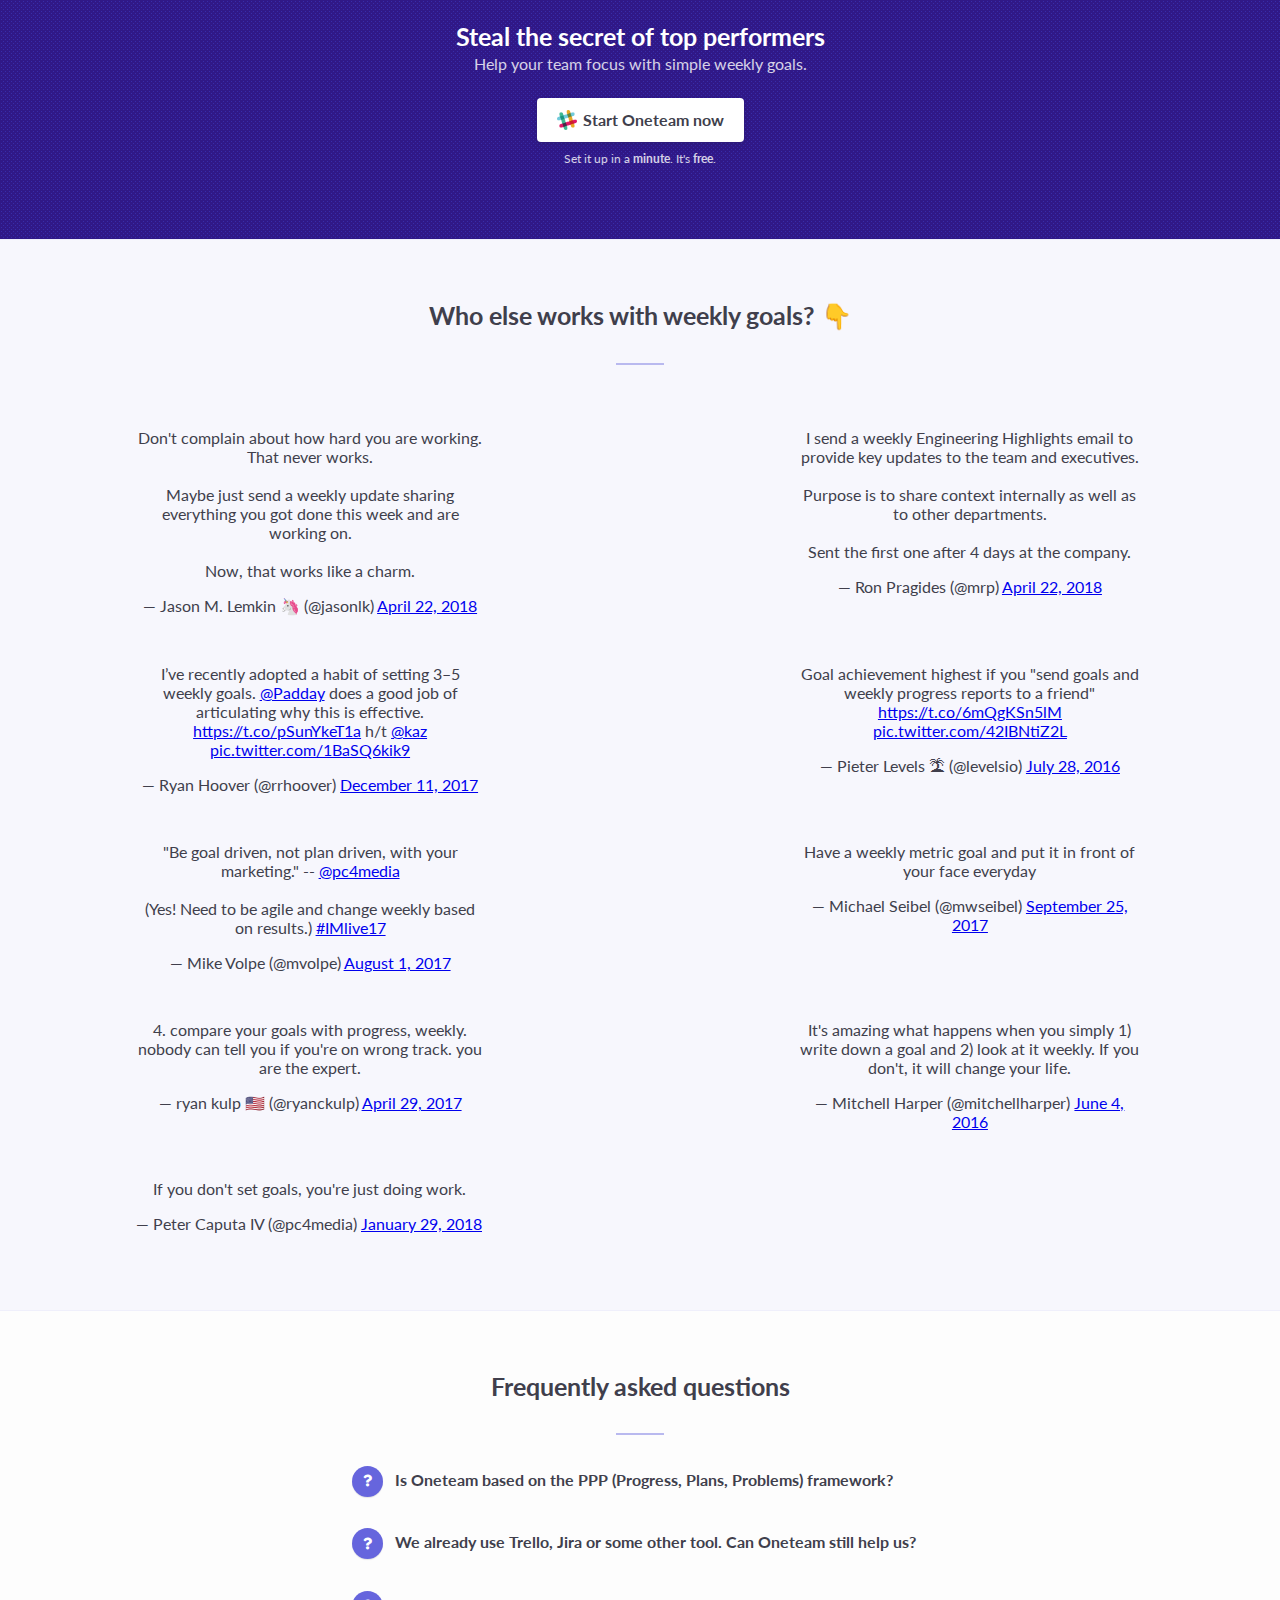
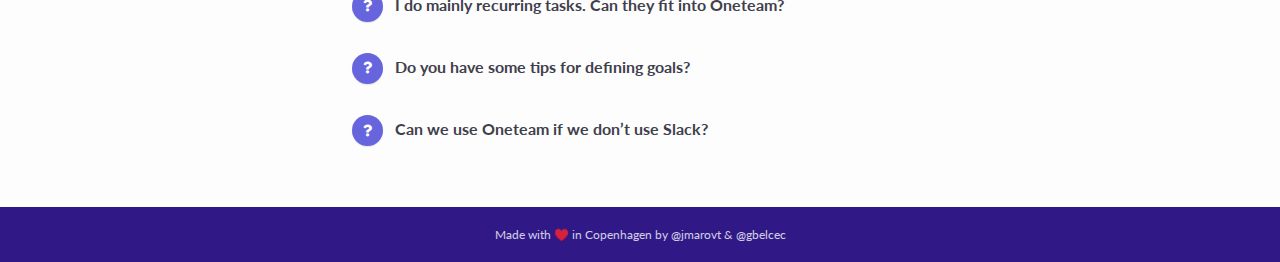
==== commit 6448dab1: "small link fixes" ====
--- a/index.html
+++ b/index.html
@@ -111,7 +111,7 @@
                   <li><a class="smooth-scroll" href="#how-it-works">How it Works</a></li>
                   <li><a class="smooth-scroll" href="#reasons-to-love">Benefits</a></li>
                   <li><a class="smooth-scroll" href="#faq">FAQ</a></li>
-                  <li><a class="drift-open-chat" onClick="gtag('event','click',{'event_category':'signup','event_label':'nav-top'});">Add to Slack →</a></li>
+                  <li><a class="drift-open-chat" onClick="gtag('event','click',{'event_category':'contact','event_label':'nav-top'});">Contact Us →</a></li>
                 </ul>
               </div>
             </header>
@@ -127,14 +127,14 @@
                   <!-- <h2>Oneteam makes it easy and fast for your team to share weekly <strong>Goals</strong>, <strong>Progress</strong> and <strong>Problems</strong>. -->
                     <h2>Help your team focus on what matters. Oneteam enables your team to set weekly goals and see everyone's progress. All in Slack.</h2>
                   <div class="cta">
-                      <a class="signup-cta" href="/alpha" onClick="gtag('event','click',{'event_category':'signup','event_label':'hero'});"><img src="images/Slack_Mark_Web.png"><strong>Start Oneteam now</strong></a>
+                      <a class="signup-cta" href="/beta" onClick="gtag('event','click',{'event_category':'signup','event_label':'hero'});"><img src="images/Slack_Mark_Web.png"><strong>Start Oneteam now</strong></a>
                     <p>Set it up in a <strong>minute</strong>. It's <strong>free</strong>.</p>
                   </div>
                 </div>
               </div>
             </div>
-            <a href="#why-goals" class="scroll-down smooth-scroll">
-              <img alt="arrow" data-hash="#why-goals" class="chevron scroll-down smooth-scroll" src="https://d12ur07klrawbl.cloudfront.net/assets/img/openvid/arrow-white-266d4fcfa171b6535e20dfdb5ff112de.svg">
+            <a href="#why-goals" class="scroll-down smooth-scroll arrow-hero">
+              <img alt="arrow" data-hash="#why-goals" class="chevron scroll-down smooth-scroll arrow-hero" src="https://d12ur07klrawbl.cloudfront.net/assets/img/openvid/arrow-white-266d4fcfa171b6535e20dfdb5ff112de.svg">
             </a>
           </div>
         </section>
@@ -378,7 +378,7 @@
       <h2>Steal the secret of top performers</h2>
       <h3>Help your team focus with simple weekly goals.</h3>
       <div class="cta">
-        <a class="signup-cta" href="/alpha" onClick="gtag('event','click',{'event_category':'signup','event_label':'cta-bottom'});"><img src="./images/Slack_Mark_Web.png"><strong>Start Oneteam now</strong></a>
+        <a class="signup-cta" href="/beta" onClick="gtag('event','click',{'event_category':'signup','event_label':'cta-bottom'});"><img src="./images/Slack_Mark_Web.png"><strong>Start Oneteam now</strong></a>
       <p>Set it up in a <strong>minute</strong>. It's <strong>free</strong>.</p>
     </div>
     </section>
@@ -516,11 +516,12 @@
         <div class="text-section">
           <h4 class="collapsible">Do you have some tips for defining goals?</h4>
           <div class="collapsible-content">
-            <p>A question we found helpful when setting goals is: <i>“Coming this Friday - what would I be proud to have done this week?”</i></p>
+            <p>A question we found helpful when setting goals is:
+              <i>“Coming this Friday - what would I be proud to have done this week?”</i>
+            </p>
             <p>That’s why we encourage simple, achievable and measurable goals.</p>
-            <p><strong>Simple</strong>: goals that everyone on your team can understand. By making your goals understandable, you make sure that people can follow the progress and help you solve potential problems.</p>
-            <p><strong>Achievable</strong>: goals that you are realistically capable of accomplishing in a week. We are all prone to set over-ambitious goals. But when you consistently overpromise and underdeliver, the team loses faith in your estimation capabilities.</p>
-            <p><strong>Measurable</strong>: focus on making each goal as measurable as possible. For example: in case you need to deliver some kind of document, you could phrase the goal as <i>“Finish the document and send it to Laura”</i>. This would be much more measurable than plain <i>“Work on the document”</i>.</p>
+            <p>We wrote a more detailed guide to setting SMART goals.
+              <a href="/smart-goals">Check it out</a>.</p>
           </div>
         </div>
       </div>
--- a/styles/style.css
+++ b/styles/style.css
@@ -248,7 +248,7 @@
   animation-fill-mode: forwards;
   -webkit-animation-fill-mode: forwards;
 }
-#hero .scroll-down {
+#hero .arrow-hero {
   position: absolute;
   bottom: 1.95rem;
 }
@@ -523,6 +523,13 @@
   overflow: hidden;
   transition: max-height 0.2s ease-out;
 }
+.opacity-50 {
+  opacity: 0.5;
+}
+code {
+  font-weight: bold;
+  color: red;
+}
 @-webkit-keyframes bob {
   0% {
     -webkit-transform: translateY(-8px);
@@ -583,13 +590,36 @@
   margin-bottom: 20px;
   margin-left: calc(-10%);
 }
+#blog-content img.frame {
+  box-shadow: 0 1px 2px 0 rgba(64, 63, 76, 0.3);
+  border-radius: 2px;
+  margin-top: 0px;
+}
+#blog-content blockquote {
+  color: rgba(0, 0, 0, 0.54);
+  font-style: italic;
+  font-size: 1.56rem;
+  margin-top: 3.05rem;
+  margin-bottom: 3.05rem;
+}
+#blog-content .table-of-contents a {
+  color: #301887;
+  text-decoration: none;
+}
+#blog-content .table-of-contents a:hover {
+  text-decoration: underline;
+}
+#blog-content .youtube-embed {
+  position: relative;
+  padding-bottom: 56.25%;
+}
 #blog-content h1 {
   font-size: 1.95rem;
 }
 #blog-content h2 {
   color: rgba(0, 0, 0, 0.54);
   font-weight: normal;
-  margin-top: 10px;
+  margin-top: 5px;
 }
 #blog-content h3 {
   font-size: 1.56rem;
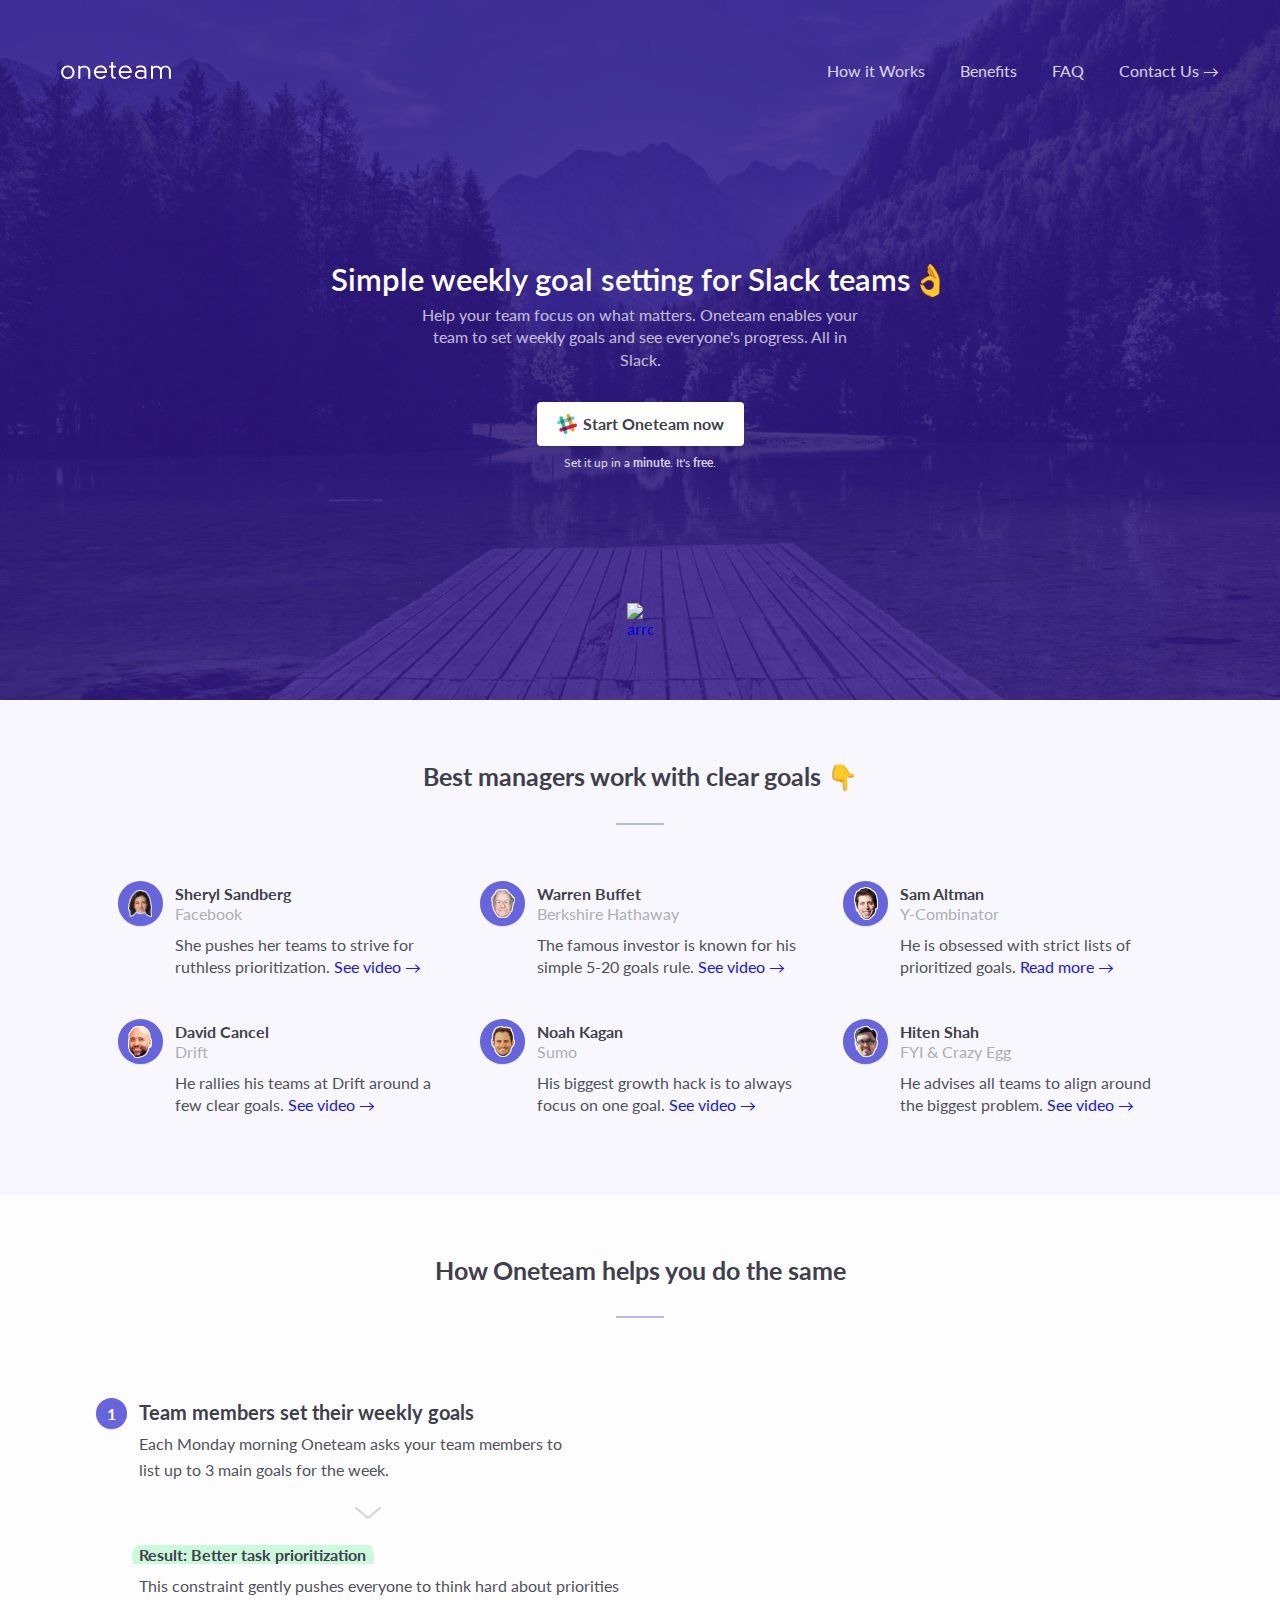
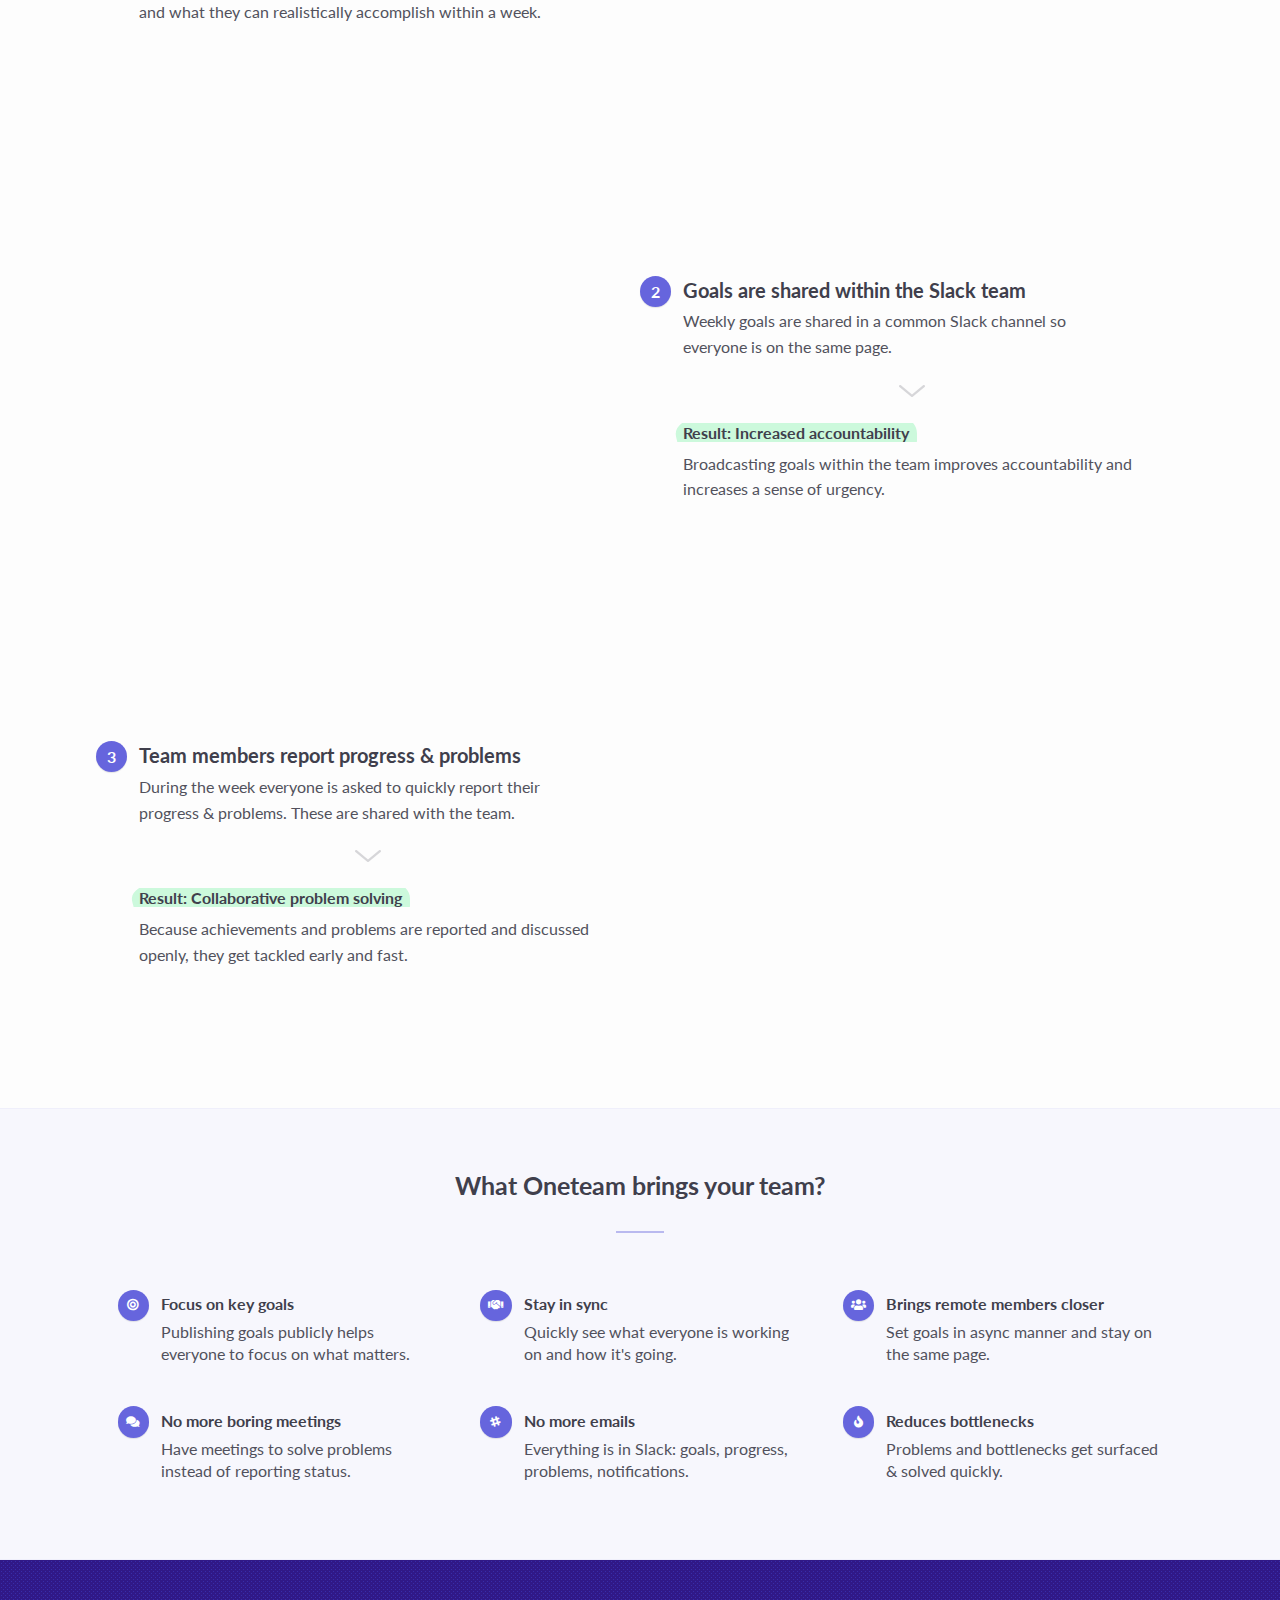
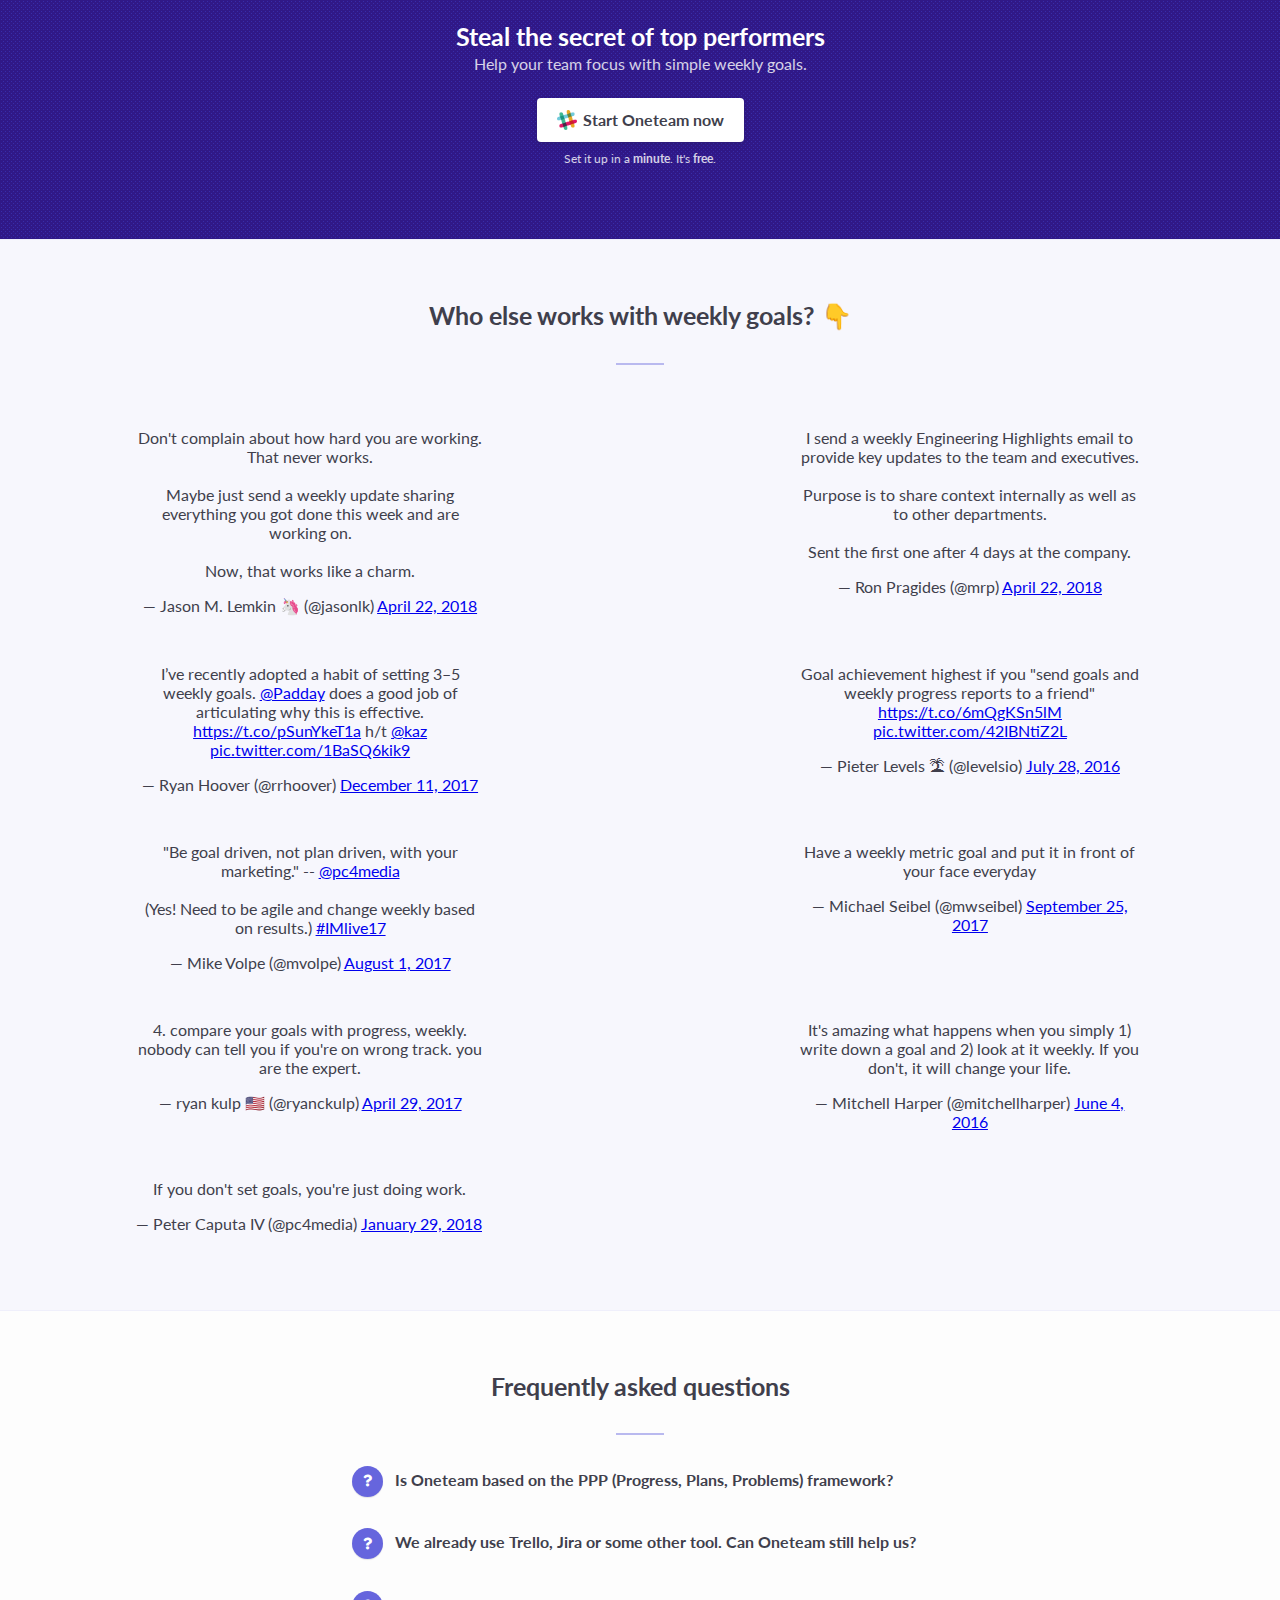
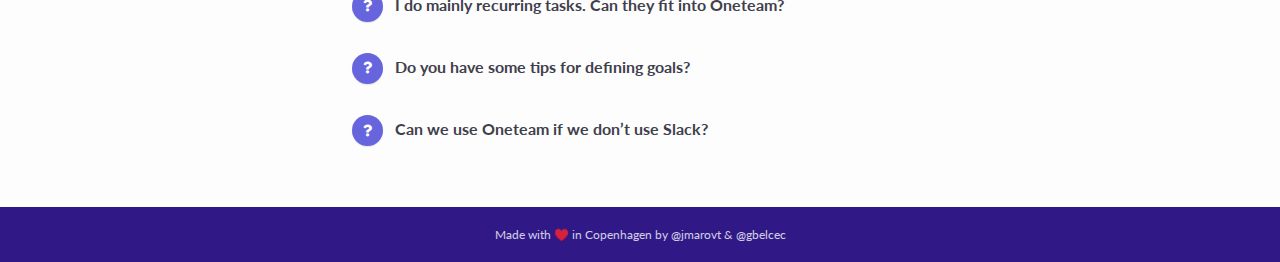
==== commit cb815f34: "Added video to how-it-works" ====
--- a/index.html
+++ b/index.html
@@ -116,7 +116,7 @@
               </div>
             </header>
             <div class="hero-main">
-              <div class="hero-left">
+              <div class="hero-center">
                 <div class="hero-text">
                   <h1>Simple weekly goal setting for Slack teams<span class="emoji">👌</span></h1>
                     <!-- <h1>Share goals & progress with your Slack team <span class="emoji">👌</span></h1> -->
--- a/styles/style.css
+++ b/styles/style.css
@@ -193,17 +193,26 @@
 #hero .hero-main {
   margin: 20vh 0 3.8rem 0;
 }
-#hero .hero-main .hero-left {
+#hero .hero-main .hero-two-columns {
+  width: 90%;
+  margin: 0 auto;
+  margin-top: 6%;
+}
+#hero .hero-main .hero-center {
   margin: 0 auto;
   text-align: center;
   max-width: 700px;
-  display: flex;
   align-items: center;
-  flex-basis: 0;
-  flex-grow: 1;
-}
-#hero .hero-main .hero-left .cta {
+}
+#hero .hero-main .hero-center .cta {
   display: inline-block;
+}
+#hero .hero-main .hero-left h2 {
+  margin-left: 0;
+  width: 80%;
+  max-width: 500px;
+  line-height: 1.5;
+  font-size: 1.25rem;
 }
 #hero .hero-main ul {
   list-style: none;
@@ -219,7 +228,7 @@
   line-height: 1.4;
   font-weight: 400;
   width: 65%;
-  opacity: 0.8;
+  opacity: 0.7;
   margin: 5px auto 0 auto;
 }
 #hero .hero-main h2 a {
@@ -258,7 +267,8 @@
   background: linear-gradient(#301887, #15b951);
 }
 #hero.alpha .hero-cover {
-  padding: 3%;
+  padding: 3.8rem;
+  background: linear-gradient(#301887, #29167b) !important;
 }
 #hero.alpha .hero-main {
   margin-top: 50px;
@@ -558,6 +568,18 @@
     transform: translateY(-8px);
   }
 }
+.flex {
+  display: flex;
+  justify-content: center;
+  align-items: center;
+}
+.youtube-embed {
+  position: relative;
+  padding-bottom: 56.25%;
+}
+.text-left {
+  text-align: left;
+}
 #blog-header .nav {
   background-color: #301887;
   color: white;
@@ -609,10 +631,6 @@
 #blog-content .table-of-contents a:hover {
   text-decoration: underline;
 }
-#blog-content .youtube-embed {
-  position: relative;
-  padding-bottom: 56.25%;
-}
 #blog-content h1 {
   font-size: 1.95rem;
 }
@@ -698,7 +716,7 @@
   #hero .hero-main h2 {
     width: 100%;
   }
-  #hero .hero-main .hero-left .hero-text {
+  #hero .hero-main .hero-center .hero-text {
     width: 100%;
   }
   .cta {
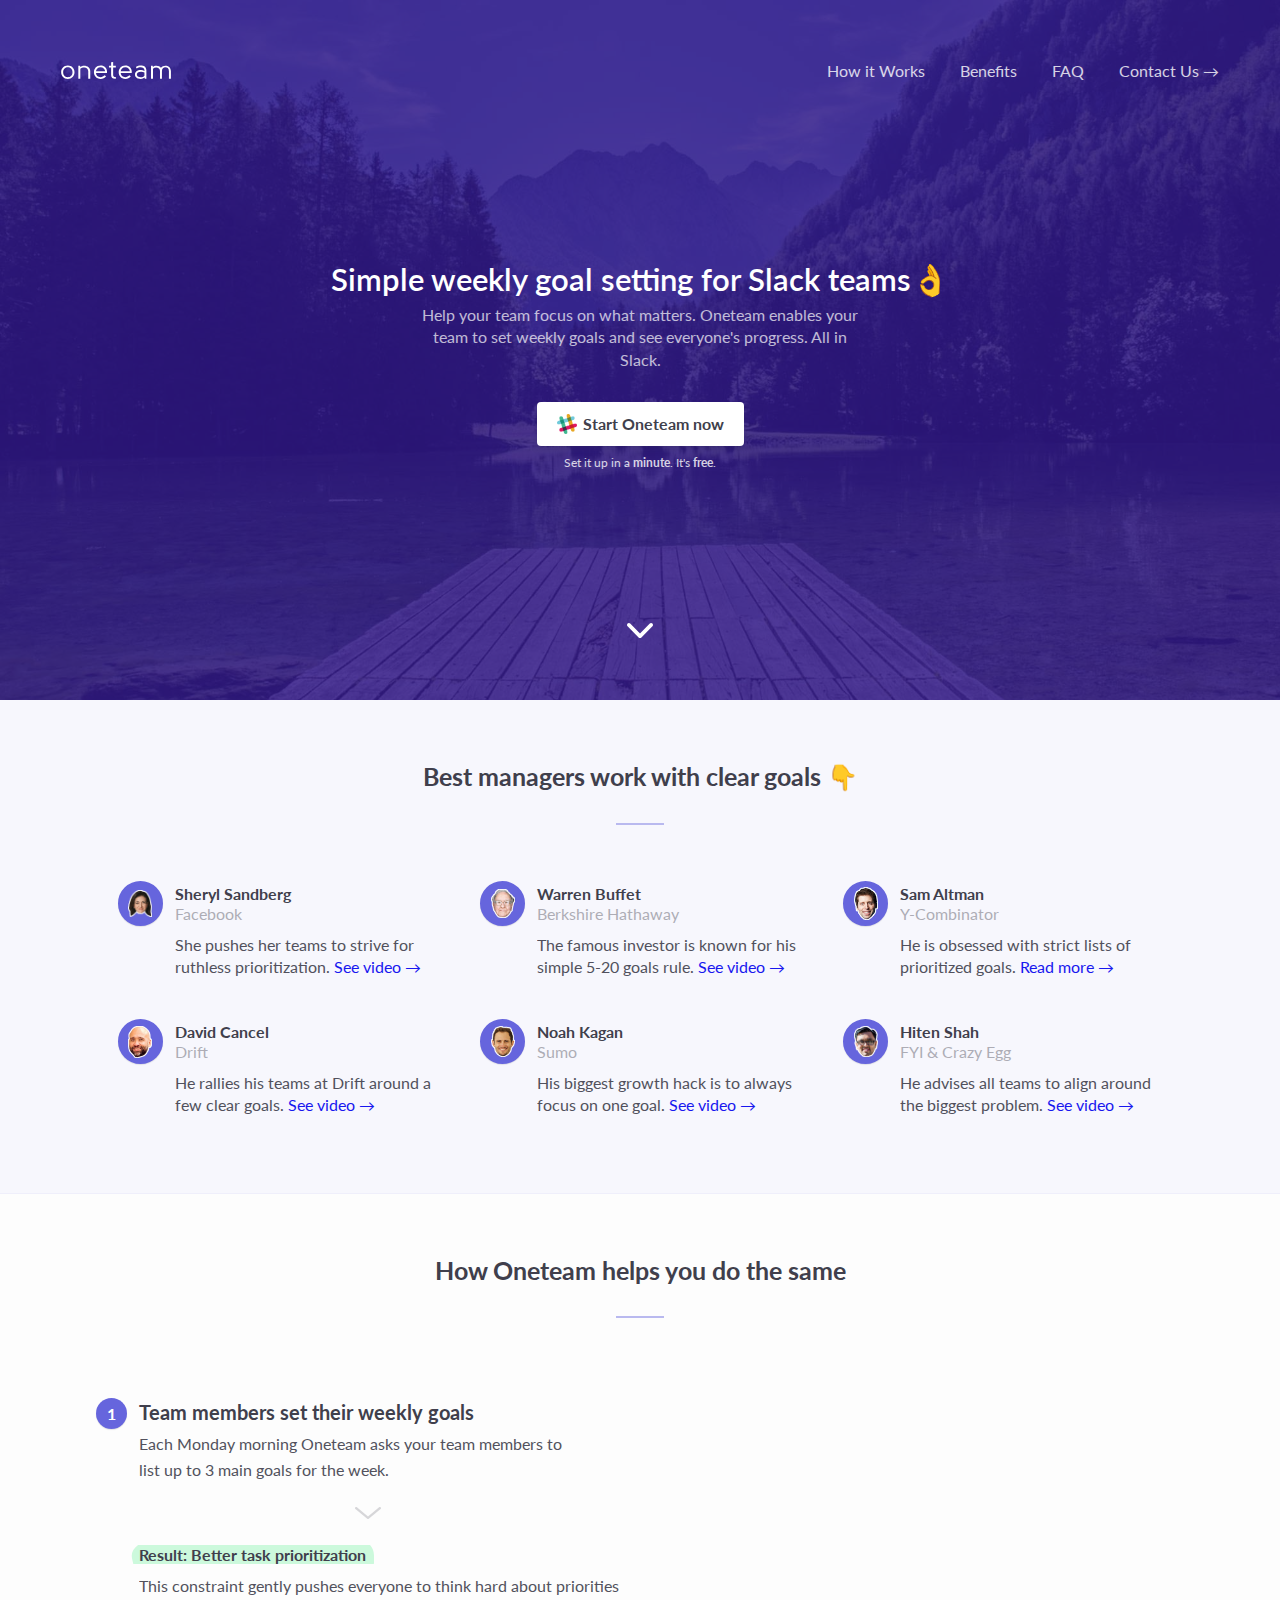
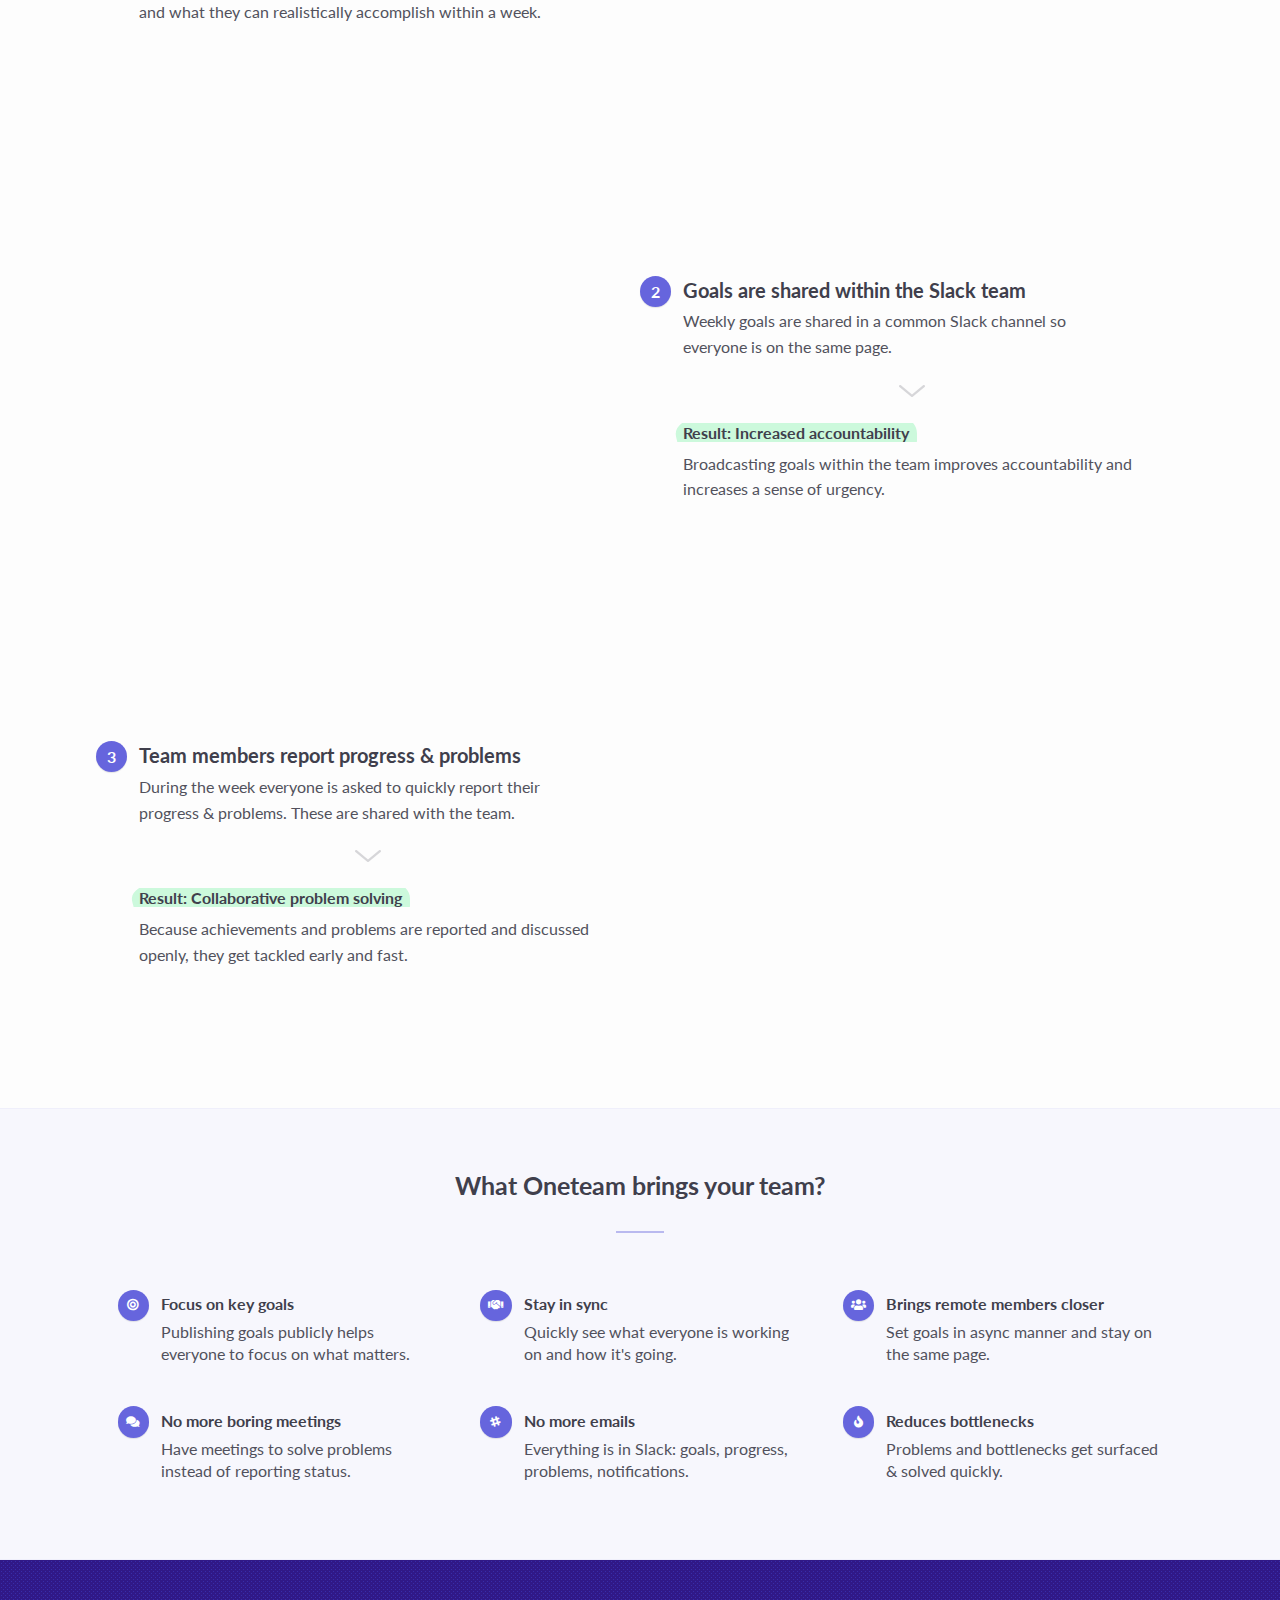
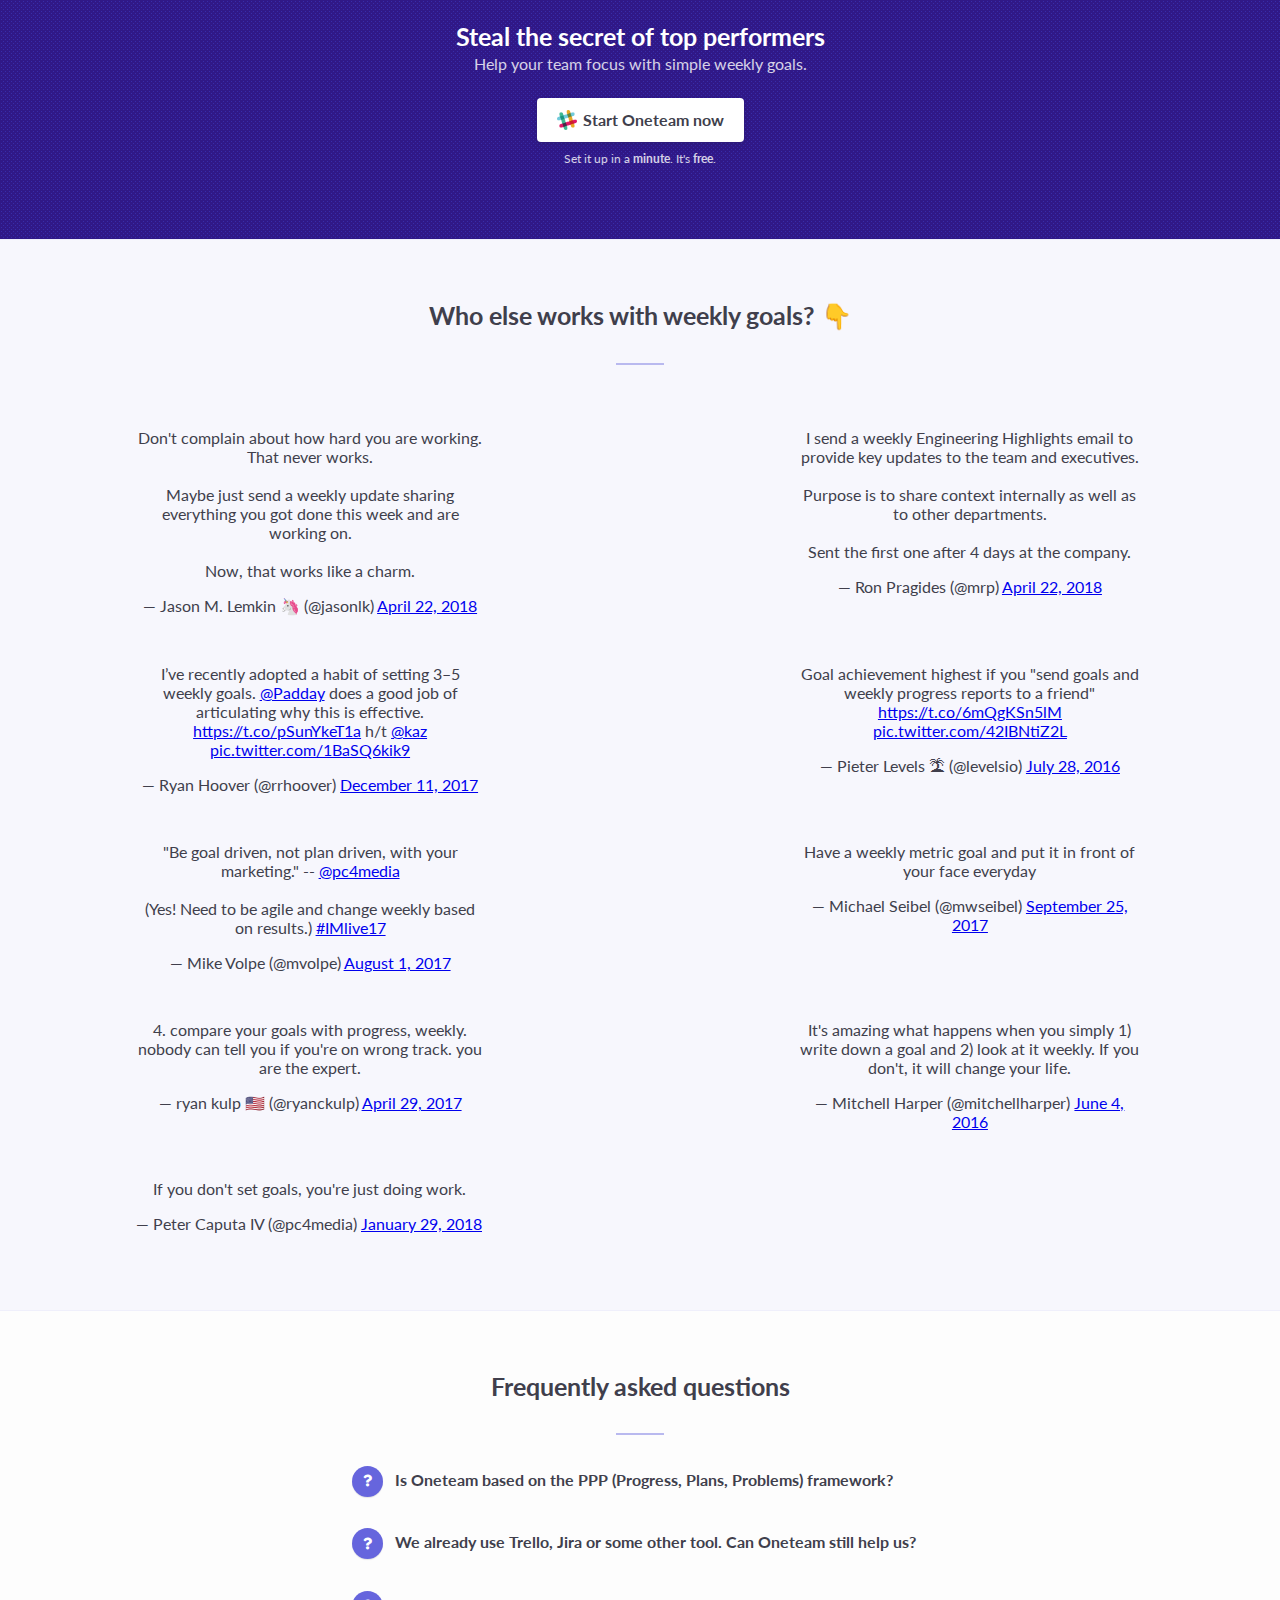
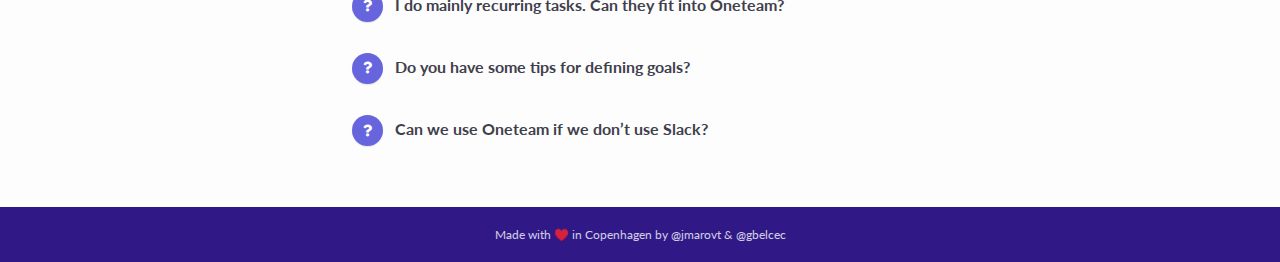
==== commit 387e281b: "Changed arrow file" ====
--- a/index.html
+++ b/index.html
@@ -134,7 +134,7 @@
               </div>
             </div>
             <a href="#why-goals" class="scroll-down smooth-scroll arrow-hero">
-              <img alt="arrow" data-hash="#why-goals" class="chevron scroll-down smooth-scroll arrow-hero" src="https://d12ur07klrawbl.cloudfront.net/assets/img/openvid/arrow-white-266d4fcfa171b6535e20dfdb5ff112de.svg">
+              <img alt="arrow" data-hash="#why-goals" class="chevron scroll-down smooth-scroll arrow-hero" src="images/arrow-down.svg">
             </a>
           </div>
         </section>
--- a/styles/style.css
+++ b/styles/style.css
@@ -194,7 +194,7 @@
   margin: 20vh 0 3.8rem 0;
 }
 #hero .hero-main .hero-two-columns {
-  width: 90%;
+  max-width: 1000px;
   margin: 0 auto;
   margin-top: 6%;
 }
@@ -570,7 +570,6 @@
 }
 .flex {
   display: flex;
-  justify-content: center;
   align-items: center;
 }
 .youtube-embed {
@@ -616,6 +615,25 @@
   box-shadow: 0 1px 2px 0 rgba(64, 63, 76, 0.3);
   border-radius: 2px;
   margin-top: 0px;
+}
+#blog-content .author {
+  margin-top: 40px;
+}
+#blog-content .author a {
+  color: rgba(0, 0, 0, 0.84);
+  text-decoration: none;
+}
+#blog-content .author a:hover {
+  text-decoration: underline;
+}
+#blog-content .author img {
+  margin: 0 10px 0 0;
+  border-radius: 50%;
+  width: 50px;
+  height: 50px;
+}
+#blog-content .author .bio {
+  opacity: 0.5;
 }
 #blog-content blockquote {
   color: rgba(0, 0, 0, 0.54);
